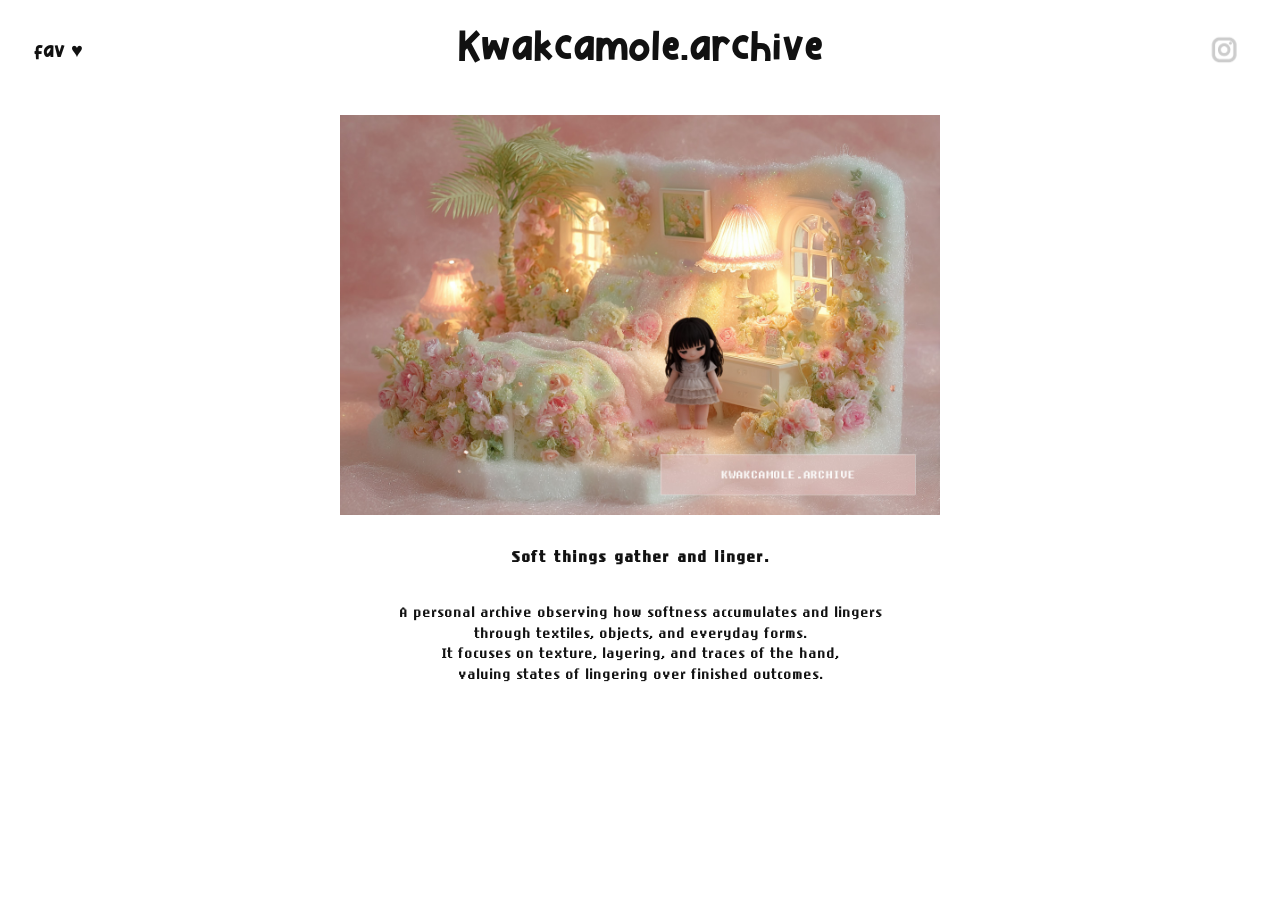
==== about.html @ 37112f7a "Add files via upload Fisrt Commit" ====
<!doctype html>
<html lang="en">
<head>
  <meta charset="utf-8" />
  <meta name="viewport" content="width=device-width, initial-scale=1" />
  <title>About | Kwakcamole.archive</title>
  <link rel="stylesheet" href="style.css" />
</head>

<body class="page-about">
  <!-- top fixed header -->
 <header class="top">
   <div class="top-left" id="favHeart">fav ♥</div>

    <!-- 제목 누르면 home으로 -->
    <a class="top-title" href="index.html">Kwakcamole.archive</a>

    <!-- 오른쪽 집 아이콘(홈) -->
    <a class="top-right" href="index.html" aria-label="home">
      <img src="images/집.png" alt="home icon">
    </a>
  </header>



  <!-- about layout -->
  <main class="about-wrap">
    <section class="about-hero">
      <!-- 너 폴더에 있는 about.jpg 사용 -->
      <img class="about-img" src="images/room.jpg" alt="about image">
    </section>

    <div class="about-title-wrap">
  <h2 class="about-title">
    Soft things gather and linger.
  </h2>

  <div class="about-bubble">
    일상의 오브제를 섬유적 물성과 부드러운 질감으로 <br/>
    재구성하는 작업을 기록합니다.
  </div>
</div>

    <p class="about-text">
      A personal archive observing how softness accumulates and lingers
through textiles, objects, and everyday forms.
It focuses on texture, layering, and traces of the hand,
valuing states of lingering over finished outcomes.
    </p>
  </main>
  <script src="script.js"></script>

</body>
</html>
---- style.css ----
@font-face{
  font-family: "MiniPizza";
  src: url("fonts/Mini Pizza.otf") format("opentype");
  font-display: swap;
}
@font-face{
  font-family: "LGGothic";
  src: url("fonts/LGGothic.ttf") format("truetype");
  font-display: swap;
}
@font-face{
  font-family: "Paperlogy";
  src: url("fonts/Paperlogy.ttf") format("truetype");
  font-display: swap;
}

:root{
  --bg:#ffffff;
  --ink:#111;
  --green:#f6a1c6;
  --green2:#fad2e3;
  --bubble:#f6a1c6;
}

*{ box-sizing:border-box; }
html,body{ height:100%; }
body{
  margin:0;
  background:var(--bg);
  color:var(--ink);
}

/* header */
.top{
  position:fixed;
  top:0; left:0;
  width:100%;
  padding:26px 34px;
  display:grid;
  grid-template-columns:1fr auto 1fr;
  align-items:center;
  z-index:10;
}
.home-link {
  text-decoration: none;   /* 밑줄 제거 */
  color: inherit;          /* 기존 글자색 유지 */
  cursor: pointer;
}

.home-link:hover {
  opacity: 0.85;           /* 살짝 반응 */
}

.top-left{
  justify-self:start;
  font-family:"MiniPizza", sans-serif;
  font-size:20px;
}
.top-title{
  justify-self:center;
  font-family:"MiniPizza", sans-serif;
  font-size:44px;
}
.top-right{
  justify-self:end;
}
.top-right img{
  width:44px; height:44px;
  object-fit:contain;
}
.top-title {
  font-family: "MiniPizza";
  font-size: 45px;
  text-decoration: none; /* 밑줄 제거 */
  color: #000;
}

.top-title:hover {
  opacity: 0.7;
}

/* stage */
.stage{
  position:relative;
  height:100vh;
  padding-top:110px;
}

.folder-cluster {
  position: relative;   /* 기준판 */
  width: 420px;
  height: 380px;
  margin: 200px auto 0;
}

.folder-item{
  position:absolute;
  width:110px;
  display:flex;
  flex-direction:column;
  align-items:center;
  text-decoration:none;
  color:var(--ink);
}

.folder-img{
  width:76px;
  height:auto;
  display:block;
}

.folder-name{
  font-family:"LGGothic", sans-serif;
  font-size:17px;
  margin-top:-10px;
  text-align:center;
}

.folder-item.ghost{
  pointer-events:none;
  opacity:.55;
}
.folder-item.ghost .folder-name{ opacity:0; }

/* positions */

/* 어바웃 */
.p1 { top: 30px;   left: 380px; }

/* 웍스 */
.p2 { top: 30px;  left: 560px; }

/* 컨택트 */
.p3 { top: 30px;  left: 200px; }

/* 오위 */
.p4 { top: -70px; left: 470px; }

/* 왼위 */
.p5 { top: -70px; left: 290px; }

/* 왼아래 */
.p6 { top: 130px; left: 290px; }

/* 오아래 */
.p7 { top: 130px; left: 470px; }

/* 오아래 */
.p8 { top: 230px; left: 380px; }

.folder-item:hover .folder-img{
  transform: translateY(-2px) rotate(-0.5deg);
}

/* intro */
/* ===== HOME: intro copy positioning ===== */
.intro{
  position: absolute;
  right: 240px;      /* 더 왼쪽으로 오게: 숫자 줄이면 더 오른쪽 */
  top: 250px;        /* 위/아래 이동 */
  width: 420px;
  font-family:"LGGothic", monospace;
  font-size:17px;
  line-height:1.7;
}

/* 반응형: 화면 작아지면 중앙 아래로 */
@media (max-width: 1100px){
  .intro{
    position: static;
    width: min(520px, 86vw);
    margin: 28px auto 0;
    text-align: center;
  }
}


/* mascot area */
.mascot-area {
  position: absolute;
  right: 300px;      /* 화면 오른쪽 여백 */
  bottom: 90px;      /* 화면 아래 여백 */
  display: flex;
  align-items: flex-end;
  gap: 15px;
}

/* character */
.me {
.me{ width:120px !important; height:auto !important; }

}

/* speech bubble */
.bubble {
  background: var(--green);
  padding: 18px 28px;
  border-radius: 24px;
  font-family: "LGGothic";
  font-size: 20px;
  position: relative;
  white-space: nowrap;
  margin-bottom: 150px;
  color: #fff;   /* ← 글자 흰색 */
  /* ← 숫자 키우면 더 올라감 */
}

/* 말풍선 꼬리 */
.bubble::after {
  content: "";
  position: absolute;
  right:-15px;
  bottom: 7px;
 /* 삼각형 */
  width:28; height:014;
  border-style: solid;
  border-width: 10px 0 10px 18px; /* 세로, 가로 */
  border-color: transparent transparent transparent var(--green);

  /* ✅ 사선으로 내려오게 */
  transform: rotate(35deg);
  transform-origin: left center;
  border-width: 10px;
  border-style: solid;
  border-color: transparent transparent transparent var(--green);

}
.me{
  width:20px;
  height:auto;
  display:block;
}
/* 강제 적용(충돌 방지) */
.folder-item{ position:absolute !important; }
.folder-cluster{ position:absolute !important; }
.me{ width:120px !important; height:auto !important; }
/* ✅ me 크기 강제 고정 (다 덮어씀) */
.mascot-area .me{
  width: 80px !important;
  height: auto !important;
  max-width: none !important;
}
.top-right img:hover{
  transform: translateY(-2px);
}/* =========================
   INTERACTION PACK
   paste at bottom of style.css
========================= */

/* 공통: 부드러운 움직임 */
.top-right img,
.folder-item,
.folder-img,
.bubble,
.me,
.top-left{
  transition: transform .18s ease, filter .18s ease, opacity .18s ease;
}

/* 1) 오른쪽 상단 집 아이콘 hover */
.top-right img{
  cursor: pointer;
}
.top-right img:hover{
  transform: translateY(-2px) rotate(-2deg) scale(1.04);
}

/* 2) fav 텍스트 하트 살짝 반짝 */
.top-left{
  display: inline-block;
}
@keyframes twinkle {
  0%,100% { transform: translateY(0); filter: none; }
  50% { transform: translateY(-2px); filter: drop-shadow(0 2px 0 rgba(0,0,0,.12)); }
}
.top-left:hover{
  animation: twinkle .6s ease-in-out;
}

/* 3) 폴더 hover: 둥둥 + 살짝 흔들 */
@keyframes floaty {
  0%,100% { transform: translateY(0); }
  50% { transform: translateY(-6px); }
}
.folder-item{
  display: inline-flex;
  flex-direction: column;
  align-items: center;
  gap: 10px;
  text-decoration: none;
  color: inherit;
  user-select: none;
}
.folder-item:hover .folder-img{
  animation: floaty 1.2s ease-in-out infinite;
  transform: rotate(-2deg);
  filter: drop-shadow(0 10px 0 rgba(0,0,0,.08));
}
.folder-item:active .folder-img{
  transform: translateY(2px) scale(.98);
  filter: none;
}

/* 폴더 글자: hover 시 진하게 */
.folder-label{
  display: block;
  text-align: center;
}
.folder-item:hover .folder-label{
  transform: translateY(-1px);
}

/* 4) 말풍선 둥둥 (아주 미세하게) */
@keyframes bubbleFloat {
  0%,100% { transform: translateY(0); }
  50% { transform: translateY(-4px); }
}
.bubble{
  animation: bubbleFloat 2.6s ease-in-out infinite;
}

/* 말풍선 꼬리도 같이 살짝 움직이게 */
.bubble::after{
  transition: transform .18s ease;
}
.mascot-area:hover .bubble::after{
  transform: rotate(12deg);
}

/* 5) 캐릭터 숨쉬기 느낌 */
@keyframes breathe {
  0%,100% { transform: translateY(0) scale(1); }
  50% { transform: translateY(-2px) scale(1.02); }
}
.me{
  animation: breathe 3.2s ease-in-out infinite;
}

/* 6) 캐릭터에 마우스 올리면 살짝 인사 */
.me:hover{
  transform: translateY(-2px) rotate(1deg) scale(1.03);
}
/* ======================
   PAGE TRANSITION
====================== */

/* 기본 상태 */
body{
  opacity: 1;
  transition: opacity 0.35s ease;
  
}

/* 페이지 나갈 때 */
body.fade-out{
  opacity: 0;
}
/* ======================
   ABOUT PAGE (web-02)
====================== */

.page-about{
  background: var(--bg);
}

/* 헤더 제목 링크처럼 보이게 */
.top-title{
  font-family: "MiniPizza";
  font-size: 40px;
  text-decoration: none;
  color: var(--ink);
}

/* about 전체 래핑: 스케치처럼 가운데 정렬 */
.about-wrap{
  padding-top: 100px;          /* 헤더 아래 공간 */
  padding-bottom: 50px;       /* ⬅️ 하단 여백 추가 */
  width: min(1000px, 92vw);
  margin: 0 auto;
  text-align: center;
}

/* 큰 이미지 */
.about-hero{
  margin-top: 15px;
}

.about-img{
  width: min(600px, 80vw);
  height: auto;
  display: block;
  margin: 0 auto;
}

/* 타이틀 */
.about-title{
  margin-top: 32px;
  font-family: "LGGothic";
  font-size: 18px;
  letter-spacing: 1px;
}

/* 본문 텍스트(스케치처럼) */
.about-text{
  margin: 1px auto 0;
  font-family: "LGGothic";
  font-size: 17px;
  line-height: 1.2;
  max-width: 830px;
  white-space: pre-line;
}
/* about page - top icon size */
.top-icon{
  width: 26px;
  height: auto;
  display: block;
}

/* 이미지 위에 메모 뜨는 hover */
.hover-note{
  position: relative;
  display: inline-block;
}

.hover-note .note{
  position: absolute;
  left: 50%;
  top: 55%;
  transform: translate(-50%, -50%);

  width: min(550px, 85%);
  background: rgba(255,255,255,0.92);
  border: 1px dashed var(--green);
  border-radius: 18px;
  padding: 14px 16px;

  font-family: "paperLogy";
  font-size: 12px;
  line-height: 1.7;
  color: #111;

  opacity: 0;
  pointer-events: none;
  transition: opacity 0.18s ease;
}

.hover-note:hover .note{
  opacity: 1;
}

/* 링크 기본 보라색/밑줄 방지 (헤더 포함) */
a{
  color: inherit;
  text-decoration: none;
}
/* about title hover bubble */
.about-title-wrap {
  position: relative;
  display: inline-block;
}

/* 말풍선 기본 상태 (안 보임) */
/* 말풍선 기본 상태 (안 보임) */
.about-bubble {
  position: absolute;
  top: 50%;
  left: calc(100% + 20px);
  transform: translateY(-50%) translateY(6px) scale(0.98);

  background: #ffe9f1;             
  padding: 16px 20px;
  width: 510px;

  border-radius: 18px;
  box-shadow: 0 8px 22px rgba(0,0,0,0.08);

  font-family: "LGGothic";
  font-size: 14px;
  line-height: 1.6;
  color: #1f2b1f;

  opacity: 0;
  pointer-events: none;

  transition:
    opacity 0.3s cubic-bezier(.2,1,.2,1),
    transform 0.3s cubic-bezier(.2,1,.2,1);
  transform-origin: left center;
}

/* 말풍선 꼬리 */
.about-bubble::after{
  content:"";
  position:absolute;

  left: -12px;
  top: 50%;
  transform: translateY(-50%) rotate(8deg);

  width: 18px;
  height: 14px;

  background: #ffe9f1;


  border-bottom-left-radius: 12px;

  transition: transform 0.3s cubic-bezier(.2,1,.2,1);
}


/* hover 시 꼬리도 제자리로 */
.about-title-wrap:hover .about-bubble::after{
  transform: translateY(-50%) rotate(0deg);
}



/* 제목에 마우스 올리면 보이게 */
.about-title-wrap:hover .about-bubble {
  opacity: 1;
  transform: translateY(-50%) translateY(0px) scale(1); /* ✅ 제자리로 슥 올라옴 */
}
@media (max-width: 768px){
  .about-bubble{
    display: none;
  }
}
/* =========================
   WORKS PAGE
========================= */
.page-works .works-wrap{
  padding-top: 140px; /* 헤더 아래로 내려오게 */
  padding-left: 120px;
  padding-right: 120px;
  padding-bottom: 260px;
}

.works-grid{
  display: grid;
  grid-template-columns: 1fr 1fr; /* 2개 나란히 */
  gap: 70px;
  align-items: start;
}

.work-card{
  text-align: center;
}

.work-img{
  width: 100%;
  max-width: 600px; /* 스케치처럼 너무 커지지 않게 */
  border-radius: 14px;
  display: block;
  margin: 0 auto 40px;
}

/* 제목/설명 스타일 (스케치 느낌) */
.work-title{
  font-family: "Paperlogy";
  font-size: 15px;
  letter-spacing: 0.02em;
  margin-bottom: 4px;
}


.work-sub{
  margin-top: 0;
  margin: 6px 0 0;
  font-family: "Paperlogy";
  font-size: 13px;
  opacity: 0.7;
}

/* 살짝 귀엽게 인터랙션 */
.work-card:hover .work-img{
  transform: translateY(-4px);
}
.work-img{
  transition: transform 0.2s ease;
}

/* 3번째 작업이 있으면 아래로 내려오게 (2열이라 자동으로 내려감) */
/* =========================
   MODAL (WORKS POPUP)
========================= */
.modal{
  position: fixed;
  inset: 0;
  z-index: 9999;
  display: none;           /* 기본은 숨김 */
}

.modal.is-open{
  display: block;
}

.modal-backdrop{
  position: absolute;
  inset: 0;
  background: rgba(0,0,0,0.35);
}

.modal-panel{
  position: absolute;
  left: 50%;
  top: 50%;
  transform: translate(-50%, -50%);

  width: min(900px, 92vw);
  max-height: 86vh;

  background: #ffffff;     /* ✅ 완전 불투명 흰색 */
  border-radius: 18px;     /* 둥근 모서리만 유지 */
  border: none;            /* ✅ 스티치 제거 */

  padding: 18px 18px 14px;
  box-shadow: 0 16px 50px rgba(0,0,0,0.25);

  overflow: hidden;
  animation: popIn 0.2s ease-out;
}


.modal-close{
  position: absolute;
  right: 12px;
  top: 10px;

  width: 34px;
  height: 34px;
  border: 0;
  border-radius: 12px;
  background: rgba(0,0,0,0.06);
  cursor: pointer;

  font-size: 22px;
  line-height: 34px;
}

.modal-img{
  display: block;
  width: 100%;
  height: auto;
  max-height: 70vh;
  object-fit: contain;

  border-radius: 16px;
  background: #fff;
  padding: 6px;
}


.modal-caption{
  margin-top: 10px;
  font-family: "Paperlogy";
  font-size: 14px;
  opacity: 0.75;
  text-align: center;
}
/* modal pop-in animation */
@keyframes popIn {
  from {
    transform: translate(-50%, -50%) scale(0.95);
    opacity: 0;
  }
  to {
    transform: translate(-50%, -50%) scale(1);
    opacity: 1;
  }
}
/* modal arrow buttons */
.modal-nav{
  position: absolute;
  top: 50%;
  transform: translateY(-50%);
  width: 40px;
  height: 40px;
  border: none;
  border-radius: 50%;
  background: rgba(0,0,0,0.08);
  font-size: 26px;
  cursor: pointer;
}

.modal-nav.prev{ left: 12px; }
.modal-nav.next{ right: 12px; }
/* modal image slide feeling */
.modal-img{
  transition: transform 0.25s ease, opacity 0.25s ease;
}

.modal.is-next .modal-img{
  transform: translateX(20px);
  opacity: 0;
}

.modal.is-prev .modal-img{
  transform: translateX(-20px);
  opacity: 0;
}
.work-left {
  grid-column: 1; /* 무조건 왼쪽 칸 */
}

.paperlogy p,
.paperlogy .email {
  font-family: 'Paperlogy', sans-serif;
  letter-spacing: -0.2px;
}
/* ===== 공통 상단 ===== */
.site-header{
  width:100%;
  height:72px;
  display:grid;
  grid-template-columns: 1fr auto 1fr;
  align-items:center;
  padding:0 40px;
}

/* 왼쪽 fav */
.header-left{
  font-family:'MiniPizza', sans-serif;
  font-size:18px;
}

/* 중앙 타이틀 */
.header-title{
  font-family:'MiniPizza', sans-serif;
  font-size:40px;
  text-align:center;
  line-height:1;
}

/* 오른쪽 아이콘 */
.header-icon{
  justify-self:end;
}

.header-icon img{
  width:22px;
  height:22px;
  opacity:0.45;
}

.header-icon:hover img{
  opacity:0.8;
}
.main {
  margin-top: 140px;          /* 헤더 아래로 내리기 */
  min-height: calc(100vh - 140px);
  display: flex;
  align-items: center; 
  padding-bottom: 240px;       /* 세로 중앙 */
}
/* ===== fav note bubble ===== */
.fav-note {
  position: fixed;
  top: 80px;
  left: 40px;

  background: #ffffff;
  border: 1px dashed #f6a1c6;
  border-radius: 14px;
  padding: 10px 14px;

  font-family: "Paperlogy", sans-serif;
  font-size: 13px;
  color: #111;

  opacity: 0;
  transform: translateY(-6px);
  pointer-events: none;

  transition: opacity 0.25s ease, transform 0.25s ease;
}

.fav-note.show {
  opacity: 1;
  transform: translateY(0);
}
/* ===== fav text (no bubble) ===== */
.fav-text {
  position: fixed;
  top: 84px;
  left: 48px;

  font-family: "Paperlogy", sans-serif;
  font-size: 13px;
  color: #e41770;        /* 핑크 */
  letter-spacing: 0.02em;
  

  opacity: 0;
  transform: translateY(-4px);
  pointer-events: none;

  transition: opacity 0.25s ease, transform 0.25s ease;
}

.fav-text.show {
  opacity: 1;
  transform: translateY(0);
}
#favHeart { cursor: pointer; }
body {
  cursor: url("images/cursor-dot.png") 8 8, auto;
}
/* ===== FORCE CUSTOM CURSOR EVERYWHERE ===== */
*,
*:hover,
*:active,
a,
a:hover,
a:active,
button,
button:hover,
button:active,
#favHeart,
#favHeart:hover,
#favHeart:active {
  cursor: url("images/cursor-dot.png") 8 8, auto !important;
}
a:active,
#favHeart:active{
  transform: scale(0.97) !important;
  opacity: 0.75 !important;
}
a,
#favHeart{
  display: inline-block;
}

a,
#favHeart{
  display: inline-block;
  transition: opacity .15s ease, transform .15s ease;
}

a,
#favHeart{
  display: inline-block;
  transition: box-shadow .15s ease, transform .15s ease;
}

a:active,
#favHeart:active{
  box-shadow: inset 0 2px 0 rgba(0,0,0,.12);
  transform: translateY(1px);
}
/* HOME bottom space */
.page-home .stage{
  min-height: 100vh;
  padding-bottom: 240px;
}
/* ===== fav heart hover restore (force) ===== */
#favHeart{
  display:inline-block;
  cursor:pointer;
  pointer-events:auto !important;
  transition: transform .18s ease, filter .18s ease, opacity .18s ease;
}

@keyframes twinkleFav{
  0%,100%{ transform:translateY(0); filter:none; }
  50%{ transform:translateY(-2px); filter: drop-shadow(0 2px 0 rgba(0,0,0,.12)); }
}

#favHeart:hover{
  animation: twinkleFav .6s ease-in-out;
  opacity:.9;
}

/* 혹시 다른 레이어가 덮는 경우 대비 */
.top{ z-index: 9999; }
/* ===== fav heart hover restore ===== */
#favHeart{
  display:inline-block;
  cursor:pointer;
  pointer-events:auto !important;
  transition: transform .18s ease, filter .18s ease, opacity .18s ease;
}
@keyframes twinkleFav{
  0%,100%{ transform:translateY(0); filter:none; }
  50%{ transform:translateY(-2px); filter: drop-shadow(0 2px 0 rgba(0,0,0,.12)); }
}
#favHeart:hover{
  animation: twinkleFav .6s ease-in-out;
  opacity:.9;
}

/* fav click text */
.fav-text {
  position: fixed;
  top: 84px;
  left: 48px;
  font-family: "Paperlogy", sans-serif;
  font-size: 13px;
  color: #e41770;
  opacity: 0;
  transform: translateY(-4px);
  pointer-events: none;
  transition: opacity 0.25s ease, transform 0.25s ease;
}
.fav-text.show {
  opacity: 1;
  transform: translateY(0);
}
.work-img{ pointer-events: auto; }
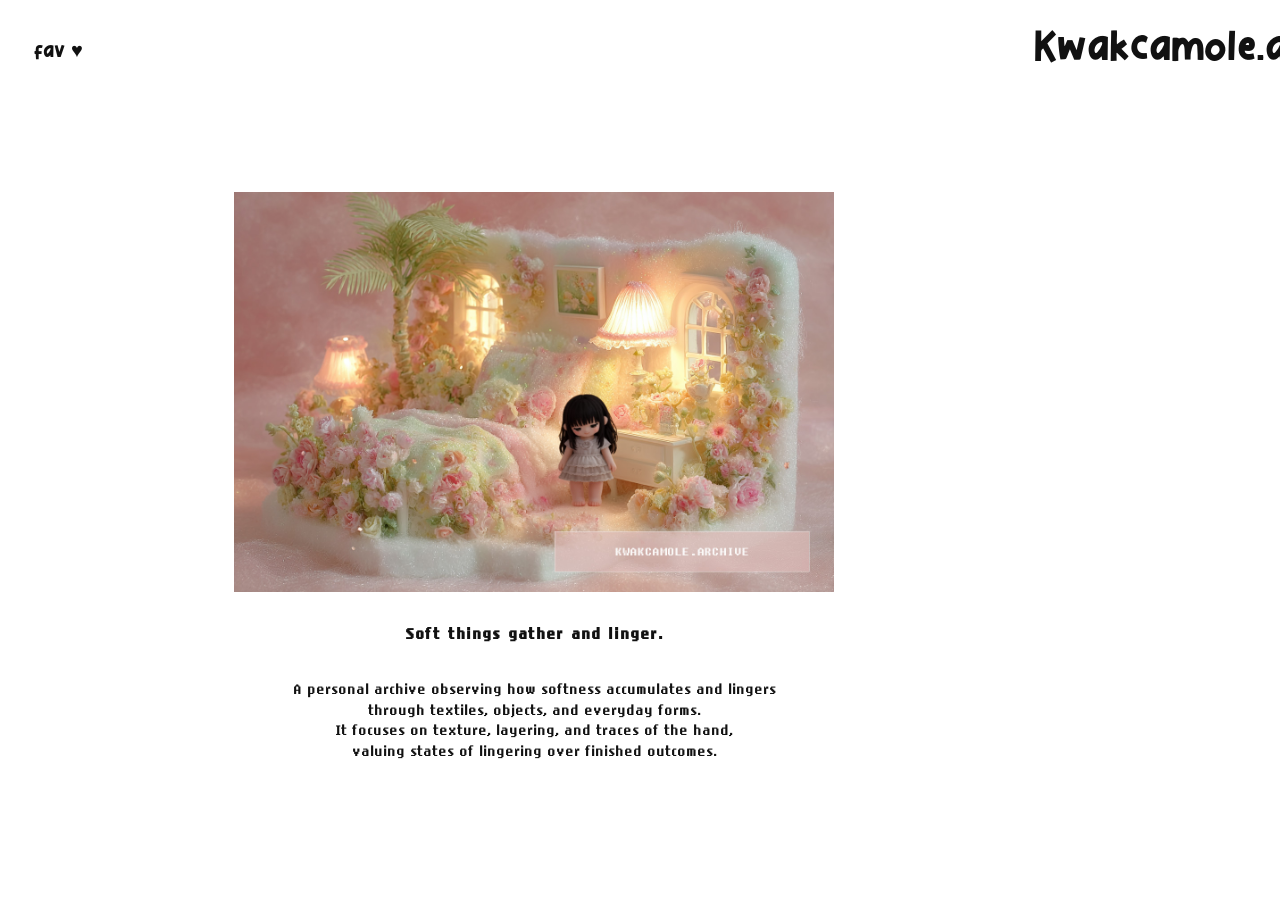
==== commit 17caac68: "Update about.html 아이콘" ====
--- a/about.html
+++ b/about.html
@@ -1,54 +1,61 @@
-<!doctype html>
-<html lang="en">
-<head>
-  <meta charset="utf-8" />
-  <meta name="viewport" content="width=device-width, initial-scale=1" />
-  <title>About | Kwakcamole.archive</title>
-  <link rel="stylesheet" href="style.css" />
-</head>
-
-<body class="page-about">
-  <!-- top fixed header -->
- <header class="top">
-   <div class="top-left" id="favHeart">fav ♥</div>
-
-    <!-- 제목 누르면 home으로 -->
-    <a class="top-title" href="index.html">Kwakcamole.archive</a>
-
-    <!-- 오른쪽 집 아이콘(홈) -->
-    <a class="top-right" href="index.html" aria-label="home">
-      <img src="images/집.png" alt="home icon">
-    </a>
-  </header>
-
-
-
-  <!-- about layout -->
-  <main class="about-wrap">
-    <section class="about-hero">
-      <!-- 너 폴더에 있는 about.jpg 사용 -->
-      <img class="about-img" src="images/room.jpg" alt="about image">
-    </section>
-
-    <div class="about-title-wrap">
-  <h2 class="about-title">
-    Soft things gather and linger.
-  </h2>
-
-  <div class="about-bubble">
-    일상의 오브제를 섬유적 물성과 부드러운 질감으로 <br/>
-    재구성하는 작업을 기록합니다.
-  </div>
-</div>
-
-    <p class="about-text">
-      A personal archive observing how softness accumulates and lingers
-through textiles, objects, and everyday forms.
-It focuses on texture, layering, and traces of the hand,
-valuing states of lingering over finished outcomes.
-    </p>
-  </main>
-  <script src="script.js"></script>
-
-</body>
-</html>
+<!doctype html>
+<html lang="en">
+<head>
+  <meta charset="utf-8" />
+  <meta name="viewport" content="width=device-width, initial-scale=1" />
+  <title>About | Kwakcamole.archive</title>
+  <link rel="stylesheet" href="style.css" />
+</head>
+
+<body class="page-about">
+  <!-- top fixed header -->
+ <header class="top">
+   <div class="top-left" id="favHeart">fav ♥</div>
+
+    <!-- 제목 누르면 home으로 -->
+    <a class="top-title" href="index.html">Kwakcamole.archive</a>
+
+ <a
+  class="top-right"
+  href="https://www.instagram.com/kwakcamole.archive/"
+  target="_blank"
+  rel="noopener noreferrer"
+  aria-label="Kwakcamole archive Instagram"
+>
+  <img
+    src="/images/집.png"
+    alt="Instagram"
+  >
+</a>
+
+
+
+  <!-- about layout -->
+  <main class="about-wrap">
+    <section class="about-hero">
+      <!-- 너 폴더에 있는 about.jpg 사용 -->
+      <img class="about-img" src="images/room.jpg" alt="about image">
+    </section>
+
+    <div class="about-title-wrap">
+  <h2 class="about-title">
+    Soft things gather and linger.
+  </h2>
+
+  <div class="about-bubble">
+    일상의 오브제를 섬유적 물성과 부드러운 질감으로 <br/>
+    재구성하는 작업을 기록합니다.
+  </div>
+</div>
+
+    <p class="about-text">
+      A personal archive observing how softness accumulates and lingers
+through textiles, objects, and everyday forms.
+It focuses on texture, layering, and traces of the hand,
+valuing states of lingering over finished outcomes.
+    </p>
+  </main>
+  <script src="script.js"></script>
+
+</body>
+</html>
--- a/style.css
+++ b/style.css
@@ -1,909 +1,2630 @@
-@font-face{
-  font-family: "MiniPizza";
-  src: url("fonts/Mini Pizza.otf") format("opentype");
-  font-display: swap;
-}
-@font-face{
-  font-family: "LGGothic";
-  src: url("fonts/LGGothic.ttf") format("truetype");
-  font-display: swap;
-}
-@font-face{
-  font-family: "Paperlogy";
-  src: url("fonts/Paperlogy.ttf") format("truetype");
-  font-display: swap;
-}
-
-:root{
-  --bg:#ffffff;
-  --ink:#111;
-  --green:#f6a1c6;
-  --green2:#fad2e3;
-  --bubble:#f6a1c6;
-}
-
-*{ box-sizing:border-box; }
-html,body{ height:100%; }
-body{
-  margin:0;
-  background:var(--bg);
-  color:var(--ink);
-}
-
-/* header */
-.top{
-  position:fixed;
-  top:0; left:0;
-  width:100%;
-  padding:26px 34px;
-  display:grid;
-  grid-template-columns:1fr auto 1fr;
-  align-items:center;
-  z-index:10;
-}
-.home-link {
-  text-decoration: none;   /* 밑줄 제거 */
-  color: inherit;          /* 기존 글자색 유지 */
-  cursor: pointer;
-}
-
-.home-link:hover {
-  opacity: 0.85;           /* 살짝 반응 */
-}
-
-.top-left{
-  justify-self:start;
-  font-family:"MiniPizza", sans-serif;
-  font-size:20px;
-}
-.top-title{
-  justify-self:center;
-  font-family:"MiniPizza", sans-serif;
-  font-size:44px;
-}
-.top-right{
-  justify-self:end;
-}
-.top-right img{
-  width:44px; height:44px;
-  object-fit:contain;
-}
-.top-title {
-  font-family: "MiniPizza";
-  font-size: 45px;
-  text-decoration: none; /* 밑줄 제거 */
-  color: #000;
-}
-
-.top-title:hover {
-  opacity: 0.7;
-}
-
-/* stage */
-.stage{
-  position:relative;
-  height:100vh;
-  padding-top:110px;
-}
-
-.folder-cluster {
-  position: relative;   /* 기준판 */
-  width: 420px;
-  height: 380px;
-  margin: 200px auto 0;
-}
-
-.folder-item{
-  position:absolute;
-  width:110px;
-  display:flex;
-  flex-direction:column;
-  align-items:center;
-  text-decoration:none;
-  color:var(--ink);
-}
-
-.folder-img{
-  width:76px;
-  height:auto;
-  display:block;
-}
-
-.folder-name{
-  font-family:"LGGothic", sans-serif;
-  font-size:17px;
-  margin-top:-10px;
-  text-align:center;
-}
-
-.folder-item.ghost{
-  pointer-events:none;
-  opacity:.55;
-}
-.folder-item.ghost .folder-name{ opacity:0; }
-
-/* positions */
-
-/* 어바웃 */
-.p1 { top: 30px;   left: 380px; }
-
-/* 웍스 */
-.p2 { top: 30px;  left: 560px; }
-
-/* 컨택트 */
-.p3 { top: 30px;  left: 200px; }
-
-/* 오위 */
-.p4 { top: -70px; left: 470px; }
-
-/* 왼위 */
-.p5 { top: -70px; left: 290px; }
-
-/* 왼아래 */
-.p6 { top: 130px; left: 290px; }
-
-/* 오아래 */
-.p7 { top: 130px; left: 470px; }
-
-/* 오아래 */
-.p8 { top: 230px; left: 380px; }
-
-.folder-item:hover .folder-img{
-  transform: translateY(-2px) rotate(-0.5deg);
-}
-
-/* intro */
-/* ===== HOME: intro copy positioning ===== */
-.intro{
-  position: absolute;
-  right: 240px;      /* 더 왼쪽으로 오게: 숫자 줄이면 더 오른쪽 */
-  top: 250px;        /* 위/아래 이동 */
-  width: 420px;
-  font-family:"LGGothic", monospace;
-  font-size:17px;
-  line-height:1.7;
-}
-
-/* 반응형: 화면 작아지면 중앙 아래로 */
-@media (max-width: 1100px){
-  .intro{
-    position: static;
-    width: min(520px, 86vw);
-    margin: 28px auto 0;
-    text-align: center;
-  }
-}
-
-
-/* mascot area */
-.mascot-area {
-  position: absolute;
-  right: 300px;      /* 화면 오른쪽 여백 */
-  bottom: 90px;      /* 화면 아래 여백 */
-  display: flex;
-  align-items: flex-end;
-  gap: 15px;
-}
-
-/* character */
-.me {
-.me{ width:120px !important; height:auto !important; }
-
-}
-
-/* speech bubble */
-.bubble {
-  background: var(--green);
-  padding: 18px 28px;
-  border-radius: 24px;
-  font-family: "LGGothic";
-  font-size: 20px;
-  position: relative;
-  white-space: nowrap;
-  margin-bottom: 150px;
-  color: #fff;   /* ← 글자 흰색 */
-  /* ← 숫자 키우면 더 올라감 */
-}
-
-/* 말풍선 꼬리 */
-.bubble::after {
-  content: "";
-  position: absolute;
-  right:-15px;
-  bottom: 7px;
- /* 삼각형 */
-  width:28; height:014;
-  border-style: solid;
-  border-width: 10px 0 10px 18px; /* 세로, 가로 */
-  border-color: transparent transparent transparent var(--green);
-
-  /* ✅ 사선으로 내려오게 */
-  transform: rotate(35deg);
-  transform-origin: left center;
-  border-width: 10px;
-  border-style: solid;
-  border-color: transparent transparent transparent var(--green);
-
-}
-.me{
-  width:20px;
-  height:auto;
-  display:block;
-}
-/* 강제 적용(충돌 방지) */
-.folder-item{ position:absolute !important; }
-.folder-cluster{ position:absolute !important; }
-.me{ width:120px !important; height:auto !important; }
-/* ✅ me 크기 강제 고정 (다 덮어씀) */
-.mascot-area .me{
-  width: 80px !important;
-  height: auto !important;
-  max-width: none !important;
-}
-.top-right img:hover{
-  transform: translateY(-2px);
-}/* =========================
-   INTERACTION PACK
-   paste at bottom of style.css
-========================= */
-
-/* 공통: 부드러운 움직임 */
-.top-right img,
-.folder-item,
-.folder-img,
-.bubble,
-.me,
-.top-left{
-  transition: transform .18s ease, filter .18s ease, opacity .18s ease;
-}
-
-/* 1) 오른쪽 상단 집 아이콘 hover */
-.top-right img{
-  cursor: pointer;
-}
-.top-right img:hover{
-  transform: translateY(-2px) rotate(-2deg) scale(1.04);
-}
-
-/* 2) fav 텍스트 하트 살짝 반짝 */
-.top-left{
-  display: inline-block;
-}
-@keyframes twinkle {
-  0%,100% { transform: translateY(0); filter: none; }
-  50% { transform: translateY(-2px); filter: drop-shadow(0 2px 0 rgba(0,0,0,.12)); }
-}
-.top-left:hover{
-  animation: twinkle .6s ease-in-out;
-}
-
-/* 3) 폴더 hover: 둥둥 + 살짝 흔들 */
-@keyframes floaty {
-  0%,100% { transform: translateY(0); }
-  50% { transform: translateY(-6px); }
-}
-.folder-item{
-  display: inline-flex;
-  flex-direction: column;
-  align-items: center;
-  gap: 10px;
-  text-decoration: none;
-  color: inherit;
-  user-select: none;
-}
-.folder-item:hover .folder-img{
-  animation: floaty 1.2s ease-in-out infinite;
-  transform: rotate(-2deg);
-  filter: drop-shadow(0 10px 0 rgba(0,0,0,.08));
-}
-.folder-item:active .folder-img{
-  transform: translateY(2px) scale(.98);
-  filter: none;
-}
-
-/* 폴더 글자: hover 시 진하게 */
-.folder-label{
-  display: block;
-  text-align: center;
-}
-.folder-item:hover .folder-label{
-  transform: translateY(-1px);
-}
-
-/* 4) 말풍선 둥둥 (아주 미세하게) */
-@keyframes bubbleFloat {
-  0%,100% { transform: translateY(0); }
-  50% { transform: translateY(-4px); }
-}
-.bubble{
-  animation: bubbleFloat 2.6s ease-in-out infinite;
-}
-
-/* 말풍선 꼬리도 같이 살짝 움직이게 */
-.bubble::after{
-  transition: transform .18s ease;
-}
-.mascot-area:hover .bubble::after{
-  transform: rotate(12deg);
-}
-
-/* 5) 캐릭터 숨쉬기 느낌 */
-@keyframes breathe {
-  0%,100% { transform: translateY(0) scale(1); }
-  50% { transform: translateY(-2px) scale(1.02); }
-}
-.me{
-  animation: breathe 3.2s ease-in-out infinite;
-}
-
-/* 6) 캐릭터에 마우스 올리면 살짝 인사 */
-.me:hover{
-  transform: translateY(-2px) rotate(1deg) scale(1.03);
-}
-/* ======================
-   PAGE TRANSITION
-====================== */
-
-/* 기본 상태 */
-body{
-  opacity: 1;
-  transition: opacity 0.35s ease;
-  
-}
-
-/* 페이지 나갈 때 */
-body.fade-out{
-  opacity: 0;
-}
-/* ======================
-   ABOUT PAGE (web-02)
-====================== */
-
-.page-about{
-  background: var(--bg);
-}
-
-/* 헤더 제목 링크처럼 보이게 */
-.top-title{
-  font-family: "MiniPizza";
-  font-size: 40px;
-  text-decoration: none;
-  color: var(--ink);
-}
-
-/* about 전체 래핑: 스케치처럼 가운데 정렬 */
-.about-wrap{
-  padding-top: 100px;          /* 헤더 아래 공간 */
-  padding-bottom: 50px;       /* ⬅️ 하단 여백 추가 */
-  width: min(1000px, 92vw);
-  margin: 0 auto;
-  text-align: center;
-}
-
-/* 큰 이미지 */
-.about-hero{
-  margin-top: 15px;
-}
-
-.about-img{
-  width: min(600px, 80vw);
-  height: auto;
-  display: block;
-  margin: 0 auto;
-}
-
-/* 타이틀 */
-.about-title{
-  margin-top: 32px;
-  font-family: "LGGothic";
-  font-size: 18px;
-  letter-spacing: 1px;
-}
-
-/* 본문 텍스트(스케치처럼) */
-.about-text{
-  margin: 1px auto 0;
-  font-family: "LGGothic";
-  font-size: 17px;
-  line-height: 1.2;
-  max-width: 830px;
-  white-space: pre-line;
-}
-/* about page - top icon size */
-.top-icon{
-  width: 26px;
-  height: auto;
-  display: block;
-}
-
-/* 이미지 위에 메모 뜨는 hover */
-.hover-note{
-  position: relative;
-  display: inline-block;
-}
-
-.hover-note .note{
-  position: absolute;
-  left: 50%;
-  top: 55%;
-  transform: translate(-50%, -50%);
-
-  width: min(550px, 85%);
-  background: rgba(255,255,255,0.92);
-  border: 1px dashed var(--green);
-  border-radius: 18px;
-  padding: 14px 16px;
-
-  font-family: "paperLogy";
-  font-size: 12px;
-  line-height: 1.7;
-  color: #111;
-
-  opacity: 0;
-  pointer-events: none;
-  transition: opacity 0.18s ease;
-}
-
-.hover-note:hover .note{
-  opacity: 1;
-}
-
-/* 링크 기본 보라색/밑줄 방지 (헤더 포함) */
-a{
-  color: inherit;
-  text-decoration: none;
-}
-/* about title hover bubble */
-.about-title-wrap {
-  position: relative;
-  display: inline-block;
-}
-
-/* 말풍선 기본 상태 (안 보임) */
-/* 말풍선 기본 상태 (안 보임) */
-.about-bubble {
-  position: absolute;
-  top: 50%;
-  left: calc(100% + 20px);
-  transform: translateY(-50%) translateY(6px) scale(0.98);
-
-  background: #ffe9f1;             
-  padding: 16px 20px;
-  width: 510px;
-
-  border-radius: 18px;
-  box-shadow: 0 8px 22px rgba(0,0,0,0.08);
-
-  font-family: "LGGothic";
-  font-size: 14px;
-  line-height: 1.6;
-  color: #1f2b1f;
-
-  opacity: 0;
-  pointer-events: none;
-
-  transition:
-    opacity 0.3s cubic-bezier(.2,1,.2,1),
-    transform 0.3s cubic-bezier(.2,1,.2,1);
-  transform-origin: left center;
-}
-
-/* 말풍선 꼬리 */
-.about-bubble::after{
-  content:"";
-  position:absolute;
-
-  left: -12px;
-  top: 50%;
-  transform: translateY(-50%) rotate(8deg);
-
-  width: 18px;
-  height: 14px;
-
-  background: #ffe9f1;
-
-
-  border-bottom-left-radius: 12px;
-
-  transition: transform 0.3s cubic-bezier(.2,1,.2,1);
-}
-
-
-/* hover 시 꼬리도 제자리로 */
-.about-title-wrap:hover .about-bubble::after{
-  transform: translateY(-50%) rotate(0deg);
-}
-
-
-
-/* 제목에 마우스 올리면 보이게 */
-.about-title-wrap:hover .about-bubble {
-  opacity: 1;
-  transform: translateY(-50%) translateY(0px) scale(1); /* ✅ 제자리로 슥 올라옴 */
-}
-@media (max-width: 768px){
-  .about-bubble{
-    display: none;
-  }
-}
-/* =========================
-   WORKS PAGE
-========================= */
-.page-works .works-wrap{
-  padding-top: 140px; /* 헤더 아래로 내려오게 */
-  padding-left: 120px;
-  padding-right: 120px;
-  padding-bottom: 260px;
-}
-
-.works-grid{
-  display: grid;
-  grid-template-columns: 1fr 1fr; /* 2개 나란히 */
-  gap: 70px;
-  align-items: start;
-}
-
-.work-card{
-  text-align: center;
-}
-
-.work-img{
-  width: 100%;
-  max-width: 600px; /* 스케치처럼 너무 커지지 않게 */
-  border-radius: 14px;
-  display: block;
-  margin: 0 auto 40px;
-}
-
-/* 제목/설명 스타일 (스케치 느낌) */
-.work-title{
-  font-family: "Paperlogy";
-  font-size: 15px;
-  letter-spacing: 0.02em;
-  margin-bottom: 4px;
-}
-
-
-.work-sub{
-  margin-top: 0;
-  margin: 6px 0 0;
-  font-family: "Paperlogy";
-  font-size: 13px;
-  opacity: 0.7;
-}
-
-/* 살짝 귀엽게 인터랙션 */
-.work-card:hover .work-img{
-  transform: translateY(-4px);
-}
-.work-img{
-  transition: transform 0.2s ease;
-}
-
-/* 3번째 작업이 있으면 아래로 내려오게 (2열이라 자동으로 내려감) */
-/* =========================
-   MODAL (WORKS POPUP)
-========================= */
-.modal{
-  position: fixed;
-  inset: 0;
-  z-index: 9999;
-  display: none;           /* 기본은 숨김 */
-}
-
-.modal.is-open{
-  display: block;
-}
-
-.modal-backdrop{
-  position: absolute;
-  inset: 0;
-  background: rgba(0,0,0,0.35);
-}
-
-.modal-panel{
-  position: absolute;
-  left: 50%;
-  top: 50%;
-  transform: translate(-50%, -50%);
-
-  width: min(900px, 92vw);
-  max-height: 86vh;
-
-  background: #ffffff;     /* ✅ 완전 불투명 흰색 */
-  border-radius: 18px;     /* 둥근 모서리만 유지 */
-  border: none;            /* ✅ 스티치 제거 */
-
-  padding: 18px 18px 14px;
-  box-shadow: 0 16px 50px rgba(0,0,0,0.25);
-
-  overflow: hidden;
-  animation: popIn 0.2s ease-out;
-}
-
-
-.modal-close{
-  position: absolute;
-  right: 12px;
-  top: 10px;
-
-  width: 34px;
-  height: 34px;
-  border: 0;
-  border-radius: 12px;
-  background: rgba(0,0,0,0.06);
-  cursor: pointer;
-
-  font-size: 22px;
-  line-height: 34px;
-}
-
-.modal-img{
-  display: block;
-  width: 100%;
-  height: auto;
-  max-height: 70vh;
-  object-fit: contain;
-
-  border-radius: 16px;
-  background: #fff;
-  padding: 6px;
-}
-
-
-.modal-caption{
-  margin-top: 10px;
-  font-family: "Paperlogy";
-  font-size: 14px;
-  opacity: 0.75;
-  text-align: center;
-}
-/* modal pop-in animation */
-@keyframes popIn {
-  from {
-    transform: translate(-50%, -50%) scale(0.95);
-    opacity: 0;
-  }
-  to {
-    transform: translate(-50%, -50%) scale(1);
-    opacity: 1;
-  }
-}
-/* modal arrow buttons */
-.modal-nav{
-  position: absolute;
-  top: 50%;
-  transform: translateY(-50%);
-  width: 40px;
-  height: 40px;
-  border: none;
-  border-radius: 50%;
-  background: rgba(0,0,0,0.08);
-  font-size: 26px;
-  cursor: pointer;
-}
-
-.modal-nav.prev{ left: 12px; }
-.modal-nav.next{ right: 12px; }
-/* modal image slide feeling */
-.modal-img{
-  transition: transform 0.25s ease, opacity 0.25s ease;
-}
-
-.modal.is-next .modal-img{
-  transform: translateX(20px);
-  opacity: 0;
-}
-
-.modal.is-prev .modal-img{
-  transform: translateX(-20px);
-  opacity: 0;
-}
-.work-left {
-  grid-column: 1; /* 무조건 왼쪽 칸 */
-}
-
-.paperlogy p,
-.paperlogy .email {
-  font-family: 'Paperlogy', sans-serif;
-  letter-spacing: -0.2px;
-}
-/* ===== 공통 상단 ===== */
-.site-header{
-  width:100%;
-  height:72px;
-  display:grid;
-  grid-template-columns: 1fr auto 1fr;
-  align-items:center;
-  padding:0 40px;
-}
-
-/* 왼쪽 fav */
-.header-left{
-  font-family:'MiniPizza', sans-serif;
-  font-size:18px;
-}
-
-/* 중앙 타이틀 */
-.header-title{
-  font-family:'MiniPizza', sans-serif;
-  font-size:40px;
-  text-align:center;
-  line-height:1;
-}
-
-/* 오른쪽 아이콘 */
-.header-icon{
-  justify-self:end;
-}
-
-.header-icon img{
-  width:22px;
-  height:22px;
-  opacity:0.45;
-}
-
-.header-icon:hover img{
-  opacity:0.8;
-}
-.main {
-  margin-top: 140px;          /* 헤더 아래로 내리기 */
-  min-height: calc(100vh - 140px);
-  display: flex;
-  align-items: center; 
-  padding-bottom: 240px;       /* 세로 중앙 */
-}
-/* ===== fav note bubble ===== */
-.fav-note {
-  position: fixed;
-  top: 80px;
-  left: 40px;
-
-  background: #ffffff;
-  border: 1px dashed #f6a1c6;
-  border-radius: 14px;
-  padding: 10px 14px;
-
-  font-family: "Paperlogy", sans-serif;
-  font-size: 13px;
-  color: #111;
-
-  opacity: 0;
-  transform: translateY(-6px);
-  pointer-events: none;
-
-  transition: opacity 0.25s ease, transform 0.25s ease;
-}
-
-.fav-note.show {
-  opacity: 1;
-  transform: translateY(0);
-}
-/* ===== fav text (no bubble) ===== */
-.fav-text {
-  position: fixed;
-  top: 84px;
-  left: 48px;
-
-  font-family: "Paperlogy", sans-serif;
-  font-size: 13px;
-  color: #e41770;        /* 핑크 */
-  letter-spacing: 0.02em;
-  
-
-  opacity: 0;
-  transform: translateY(-4px);
-  pointer-events: none;
-
-  transition: opacity 0.25s ease, transform 0.25s ease;
-}
-
-.fav-text.show {
-  opacity: 1;
-  transform: translateY(0);
-}
-#favHeart { cursor: pointer; }
-body {
-  cursor: url("images/cursor-dot.png") 8 8, auto;
-}
-/* ===== FORCE CUSTOM CURSOR EVERYWHERE ===== */
-*,
-*:hover,
-*:active,
-a,
-a:hover,
-a:active,
-button,
-button:hover,
-button:active,
-#favHeart,
-#favHeart:hover,
-#favHeart:active {
-  cursor: url("images/cursor-dot.png") 8 8, auto !important;
-}
-a:active,
-#favHeart:active{
-  transform: scale(0.97) !important;
-  opacity: 0.75 !important;
-}
-a,
-#favHeart{
-  display: inline-block;
-}
-
-a,
-#favHeart{
-  display: inline-block;
-  transition: opacity .15s ease, transform .15s ease;
-}
-
-a,
-#favHeart{
-  display: inline-block;
-  transition: box-shadow .15s ease, transform .15s ease;
-}
-
-a:active,
-#favHeart:active{
-  box-shadow: inset 0 2px 0 rgba(0,0,0,.12);
-  transform: translateY(1px);
-}
-/* HOME bottom space */
-.page-home .stage{
-  min-height: 100vh;
-  padding-bottom: 240px;
-}
-/* ===== fav heart hover restore (force) ===== */
-#favHeart{
-  display:inline-block;
-  cursor:pointer;
-  pointer-events:auto !important;
-  transition: transform .18s ease, filter .18s ease, opacity .18s ease;
-}
-
-@keyframes twinkleFav{
-  0%,100%{ transform:translateY(0); filter:none; }
-  50%{ transform:translateY(-2px); filter: drop-shadow(0 2px 0 rgba(0,0,0,.12)); }
-}
-
-#favHeart:hover{
-  animation: twinkleFav .6s ease-in-out;
-  opacity:.9;
-}
-
-/* 혹시 다른 레이어가 덮는 경우 대비 */
-.top{ z-index: 9999; }
-/* ===== fav heart hover restore ===== */
-#favHeart{
-  display:inline-block;
-  cursor:pointer;
-  pointer-events:auto !important;
-  transition: transform .18s ease, filter .18s ease, opacity .18s ease;
-}
-@keyframes twinkleFav{
-  0%,100%{ transform:translateY(0); filter:none; }
-  50%{ transform:translateY(-2px); filter: drop-shadow(0 2px 0 rgba(0,0,0,.12)); }
-}
-#favHeart:hover{
-  animation: twinkleFav .6s ease-in-out;
-  opacity:.9;
-}
-
-/* fav click text */
-.fav-text {
-  position: fixed;
-  top: 84px;
-  left: 48px;
-  font-family: "Paperlogy", sans-serif;
-  font-size: 13px;
-  color: #e41770;
-  opacity: 0;
-  transform: translateY(-4px);
-  pointer-events: none;
-  transition: opacity 0.25s ease, transform 0.25s ease;
-}
-.fav-text.show {
-  opacity: 1;
-  transform: translateY(0);
-}
-.work-img{ pointer-events: auto; }
+@font-face{
+  font-family: "MiniPizza";
+  src: url("fonts/Mini Pizza.otf") format("opentype");
+  font-display: swap;
+}
+@font-face{
+  font-family: "LGGothic";
+  src: url("fonts/LGGothic.ttf") format("truetype");
+  font-display: swap;
+}
+@font-face{
+  font-family: "Paperlogy";
+  src: url("fonts/Paperlogy.ttf") format("truetype");
+  font-display: swap;
+}
+
+:root{
+  --bg:#ffffff;
+  --ink:#111;
+  --green:#f6a1c6;
+  --green2:#fad2e3;
+  --bubble:#f6a1c6;
+}
+
+*{ box-sizing:border-box; }
+html,body{ height:100%; }
+body{
+  margin:0;
+  background:var(--bg);
+  color:var(--ink);
+}
+
+/* header */
+.top{
+  position:fixed;
+  top:0; left:0;
+  width:100%;
+  padding:26px 34px;
+  display:grid;
+  grid-template-columns:1fr auto 1fr;
+  align-items:center;
+  z-index:10;
+}
+.home-link {
+  text-decoration: none;   /* 밑줄 제거 */
+  color: inherit;          /* 기존 글자색 유지 */
+  cursor: pointer;
+}
+
+.home-link:hover {
+  opacity: 0.85;           /* 살짝 반응 */
+}
+
+.top-left{
+  justify-self:start;
+  font-family:"MiniPizza", sans-serif;
+  font-size:20px;
+}
+.top-title{
+  justify-self:center;
+  font-family:"MiniPizza", sans-serif;
+  font-size:44px;
+}
+.top-right{
+  justify-self:end;
+}
+.top-right img{
+  width:44px; height:44px;
+  object-fit:contain;
+}
+.top-title {
+  font-family: "MiniPizza";
+  font-size: 45px;
+  text-decoration: none; /* 밑줄 제거 */
+  color: #000;
+}
+
+.top-title:hover {
+  opacity: 0.7;
+}
+
+/* stage */
+.stage{
+  position:relative;
+  height:100vh;
+  padding-top:110px;
+}
+
+.folder-cluster {
+  position: relative;   /* 기준판 */
+  width: 420px;
+  height: 380px;
+  margin: 200px auto 0;
+}
+
+.folder-item{
+  position:absolute;
+  width:110px;
+  display:flex;
+  flex-direction:column;
+  align-items:center;
+  text-decoration:none;
+  color:var(--ink);
+}
+
+.folder-img{
+  width:76px;
+  height:auto;
+  display:block;
+}
+
+.folder-name{
+  font-family:"LGGothic", sans-serif;
+  font-size:17px;
+  margin-top:-10px;
+  text-align:center;
+}
+
+.folder-item.ghost{
+  pointer-events:none;
+  opacity:.55;
+}
+.folder-item.ghost .folder-name{ opacity:0; }
+
+/* positions */
+
+/* 어바웃 */
+.p1 { top: 30px;   left: 380px; }
+
+/* 웍스 */
+.p2 { top: 30px;  left: 560px; }
+
+/* 컨택트 */
+.p3 { top: 30px;  left: 200px; }
+
+/* 오위 */
+.p4 { top: -70px; left: 470px; }
+
+/* 왼위 */
+.p5 { top: -70px; left: 290px; }
+
+/* 왼아래 */
+.p6 { top: 130px; left: 290px; }
+
+/* 오아래 */
+.p7 { top: 130px; left: 470px; }
+
+/* 오아래 */
+.p8 { top: 230px; left: 380px; }
+
+.folder-item:hover .folder-img{
+  transform: translateY(-2px) rotate(-0.5deg);
+}
+
+/* intro */
+/* ===== HOME: intro copy positioning ===== */
+.intro{
+  position: absolute;
+  right: 240px;      /* 더 왼쪽으로 오게: 숫자 줄이면 더 오른쪽 */
+  top: 250px;        /* 위/아래 이동 */
+  width: 420px;
+  font-family:"LGGothic", monospace;
+  font-size:17px;
+  line-height:1.7;
+}
+
+/* 반응형: 화면 작아지면 중앙 아래로 */
+@media (max-width: 1100px){
+  .intro{
+    position: static;
+    width: min(520px, 86vw);
+    margin: 28px auto 0;
+    text-align: center;
+  }
+}
+
+
+/* mascot area */
+.mascot-area {
+  position: absolute;
+  right: 300px;      /* 화면 오른쪽 여백 */
+  bottom: 90px;      /* 화면 아래 여백 */
+  display: flex;
+  align-items: flex-end;
+  gap: 15px;
+}
+
+/* character */
+.me {
+.me{ width:120px !important; height:auto !important; }
+
+}
+
+/* speech bubble */
+.bubble {
+  background: var(--green);
+  padding: 18px 28px;
+  border-radius: 24px;
+  font-family: "LGGothic";
+  font-size: 20px;
+  position: relative;
+  white-space: nowrap;
+  margin-bottom: 150px;
+  color: #fff;   /* ← 글자 흰색 */
+  /* ← 숫자 키우면 더 올라감 */
+}
+
+/* 말풍선 꼬리 */
+.bubble::after {
+  content: "";
+  position: absolute;
+  right:-15px;
+  bottom: 7px;
+ /* 삼각형 */
+  width:28; height:014;
+  border-style: solid;
+  border-width: 10px 0 10px 18px; /* 세로, 가로 */
+  border-color: transparent transparent transparent var(--green);
+
+  /* ✅ 사선으로 내려오게 */
+  transform: rotate(35deg);
+  transform-origin: left center;
+  border-width: 10px;
+  border-style: solid;
+  border-color: transparent transparent transparent var(--green);
+
+}
+.me{
+  width:20px;
+  height:auto;
+  display:block;
+}
+/* 강제 적용(충돌 방지) */
+.folder-item{ position:absolute !important; }
+.folder-cluster{ position:absolute !important; }
+.me{ width:120px !important; height:auto !important; }
+/* ✅ me 크기 강제 고정 (다 덮어씀) */
+.mascot-area .me{
+  width: 80px !important;
+  height: auto !important;
+  max-width: none !important;
+}
+.top-right img:hover{
+  transform: translateY(-2px);
+}/* =========================
+   INTERACTION PACK
+   paste at bottom of style.css
+========================= */
+
+/* 공통: 부드러운 움직임 */
+.top-right img,
+.folder-item,
+.folder-img,
+.bubble,
+.me,
+.top-left{
+  transition: transform .18s ease, filter .18s ease, opacity .18s ease;
+}
+
+/* 1) 오른쪽 상단 집 아이콘 hover */
+.top-right img{
+  cursor: pointer;
+}
+.top-right img:hover{
+  transform: translateY(-2px) rotate(-2deg) scale(1.04);
+}
+
+/* 2) fav 텍스트 하트 살짝 반짝 */
+.top-left{
+  display: inline-block;
+}
+@keyframes twinkle {
+  0%,100% { transform: translateY(0); filter: none; }
+  50% { transform: translateY(-2px); filter: drop-shadow(0 2px 0 rgba(0,0,0,.12)); }
+}
+.top-left:hover{
+  animation: twinkle .6s ease-in-out;
+}
+
+/* 3) 폴더 hover: 둥둥 + 살짝 흔들 */
+@keyframes floaty {
+  0%,100% { transform: translateY(0); }
+  50% { transform: translateY(-6px); }
+}
+.folder-item{
+  display: inline-flex;
+  flex-direction: column;
+  align-items: center;
+  gap: 10px;
+  text-decoration: none;
+  color: inherit;
+  user-select: none;
+}
+.folder-item:hover .folder-img{
+  animation: floaty 1.2s ease-in-out infinite;
+  transform: rotate(-2deg);
+  filter: drop-shadow(0 10px 0 rgba(0,0,0,.08));
+}
+.folder-item:active .folder-img{
+  transform: translateY(2px) scale(.98);
+  filter: none;
+}
+
+/* 폴더 글자: hover 시 진하게 */
+.folder-label{
+  display: block;
+  text-align: center;
+}
+.folder-item:hover .folder-label{
+  transform: translateY(-1px);
+}
+
+/* 4) 말풍선 둥둥 (아주 미세하게) */
+@keyframes bubbleFloat {
+  0%,100% { transform: translateY(0); }
+  50% { transform: translateY(-4px); }
+}
+.bubble{
+  animation: bubbleFloat 2.6s ease-in-out infinite;
+}
+
+/* 말풍선 꼬리도 같이 살짝 움직이게 */
+.bubble::after{
+  transition: transform .18s ease;
+}
+.mascot-area:hover .bubble::after{
+  transform: rotate(12deg);
+}
+
+/* 5) 캐릭터 숨쉬기 느낌 */
+@keyframes breathe {
+  0%,100% { transform: translateY(0) scale(1); }
+  50% { transform: translateY(-2px) scale(1.02); }
+}
+.me{
+  animation: breathe 3.2s ease-in-out infinite;
+}
+
+/* 6) 캐릭터에 마우스 올리면 살짝 인사 */
+.me:hover{
+  transform: translateY(-2px) rotate(1deg) scale(1.03);
+}
+/* ======================
+   PAGE TRANSITION
+====================== */
+
+/* 기본 상태 */
+body{
+  opacity: 1;
+  transition: opacity 0.35s ease;
+  
+}
+
+/* 페이지 나갈 때 */
+body.fade-out{
+  opacity: 0;
+}
+/* ======================
+   ABOUT PAGE (web-02)
+====================== */
+
+.page-about{
+  background: var(--bg);
+}
+
+/* 헤더 제목 링크처럼 보이게 */
+.top-title{
+  font-family: "MiniPizza";
+  font-size: 40px;
+  text-decoration: none;
+  color: var(--ink);
+}
+
+/* about 전체 래핑: 스케치처럼 가운데 정렬 */
+.about-wrap{
+  padding-top: 100px;          /* 헤더 아래 공간 */
+  padding-bottom: 50px;       /* ⬅️ 하단 여백 추가 */
+  width: min(1000px, 92vw);
+  margin: 0 auto;
+  text-align: center;
+}
+
+/* 큰 이미지 */
+.about-hero{
+  margin-top: 15px;
+}
+
+.about-img{
+  width: min(600px, 80vw);
+  height: auto;
+  display: block;
+  margin: 0 auto;
+}
+
+/* 타이틀 */
+.about-title{
+  margin-top: 32px;
+  font-family: "LGGothic";
+  font-size: 18px;
+  letter-spacing: 1px;
+}
+
+/* 본문 텍스트(스케치처럼) */
+.about-text{
+  margin: 1px auto 0;
+  font-family: "LGGothic";
+  font-size: 17px;
+  line-height: 1.2;
+  max-width: 830px;
+  white-space: pre-line;
+}
+/* about page - top icon size */
+.top-icon{
+  width: 26px;
+  height: auto;
+  display: block;
+}
+
+/* 이미지 위에 메모 뜨는 hover */
+.hover-note{
+  position: relative;
+  display: inline-block;
+}
+
+.hover-note .note{
+  position: absolute;
+  left: 50%;
+  top: 55%;
+  transform: translate(-50%, -50%);
+
+  width: min(550px, 85%);
+  background: rgba(255,255,255,0.92);
+  border: 1px dashed var(--green);
+  border-radius: 18px;
+  padding: 14px 16px;
+
+  font-family: "paperLogy";
+  font-size: 12px;
+  line-height: 1.7;
+  color: #111;
+
+  opacity: 0;
+  pointer-events: none;
+  transition: opacity 0.18s ease;
+}
+
+.hover-note:hover .note{
+  opacity: 1;
+}
+
+/* 링크 기본 보라색/밑줄 방지 (헤더 포함) */
+a{
+  color: inherit;
+  text-decoration: none;
+}
+/* about title hover bubble */
+.about-title-wrap {
+  position: relative;
+  display: inline-block;
+}
+
+/* 말풍선 기본 상태 (안 보임) */
+/* 말풍선 기본 상태 (안 보임) */
+.about-bubble {
+  position: absolute;
+  top: 50%;
+  left: calc(100% + 20px);
+  transform: translateY(-50%) translateY(6px) scale(0.98);
+
+  background: #ffe9f1;             
+  padding: 16px 20px;
+  width: 510px;
+
+  border-radius: 18px;
+  box-shadow: 0 8px 22px rgba(0,0,0,0.08);
+
+  font-family: "LGGothic";
+  font-size: 14px;
+  line-height: 1.6;
+  color: #1f2b1f;
+
+  opacity: 0;
+  pointer-events: none;
+
+  transition:
+    opacity 0.3s cubic-bezier(.2,1,.2,1),
+    transform 0.3s cubic-bezier(.2,1,.2,1);
+  transform-origin: left center;
+}
+
+/* 말풍선 꼬리 */
+.about-bubble::after{
+  content:"";
+  position:absolute;
+
+  left: -12px;
+  top: 50%;
+  transform: translateY(-50%) rotate(8deg);
+
+  width: 18px;
+  height: 14px;
+
+  background: #ffe9f1;
+
+
+  border-bottom-left-radius: 12px;
+
+  transition: transform 0.3s cubic-bezier(.2,1,.2,1);
+}
+
+
+/* hover 시 꼬리도 제자리로 */
+.about-title-wrap:hover .about-bubble::after{
+  transform: translateY(-50%) rotate(0deg);
+}
+
+
+
+/* 제목에 마우스 올리면 보이게 */
+.about-title-wrap:hover .about-bubble {
+  opacity: 1;
+  transform: translateY(-50%) translateY(0px) scale(1); /* ✅ 제자리로 슥 올라옴 */
+}
+@media (max-width: 768px){
+  .about-bubble{
+    display: none;
+  }
+}
+/* =========================
+   WORKS PAGE
+========================= */
+.page-works .works-wrap{
+  padding-top: 140px; /* 헤더 아래로 내려오게 */
+  padding-left: 120px;
+  padding-right: 120px;
+  padding-bottom: 260px;
+}
+
+.works-grid{
+  display: grid;
+  grid-template-columns: 1fr 1fr; /* 2개 나란히 */
+  gap: 70px;
+  align-items: start;
+}
+
+.work-card{
+  text-align: center;
+}
+
+.work-img{
+  width: 100%;
+  max-width: 600px; /* 스케치처럼 너무 커지지 않게 */
+  border-radius: 14px;
+  display: block;
+  margin: 0 auto 40px;
+}
+
+/* 제목/설명 스타일 (스케치 느낌) */
+.work-title{
+  font-family: "Paperlogy";
+  font-size: 15px;
+  letter-spacing: 0.02em;
+  margin-bottom: 4px;
+}
+
+
+.work-sub{
+  margin-top: 0;
+  margin: 6px 0 0;
+  font-family: "Paperlogy";
+  font-size: 13px;
+  opacity: 0.7;
+}
+
+/* 살짝 귀엽게 인터랙션 */
+.work-card:hover .work-img{
+  transform: translateY(-4px);
+}
+.work-img{
+  transition: transform 0.2s ease;
+}
+
+/* 3번째 작업이 있으면 아래로 내려오게 (2열이라 자동으로 내려감) */
+/* =========================
+   MODAL (WORKS POPUP)
+========================= */
+.modal{
+  position: fixed;
+  inset: 0;
+  z-index: 9999;
+  display: none;           /* 기본은 숨김 */
+}
+
+.modal.is-open{
+  display: block;
+}
+
+.modal-backdrop{
+  position: absolute;
+  inset: 0;
+  background: rgba(0,0,0,0.35);
+}
+
+.modal-panel{
+  position: absolute;
+  left: 50%;
+  top: 50%;
+  transform: translate(-50%, -50%);
+
+  width: min(900px, 92vw);
+  max-height: 86vh;
+
+  background: #ffffff;     /* ✅ 완전 불투명 흰색 */
+  border-radius: 18px;     /* 둥근 모서리만 유지 */
+  border: none;            /* ✅ 스티치 제거 */
+
+  padding: 18px 18px 14px;
+  box-shadow: 0 16px 50px rgba(0,0,0,0.25);
+
+  overflow: hidden;
+  animation: popIn 0.2s ease-out;
+}
+
+
+.modal-close{
+  position: absolute;
+  right: 12px;
+  top: 10px;
+
+  width: 34px;
+  height: 34px;
+  border: 0;
+  border-radius: 12px;
+  background: rgba(0,0,0,0.06);
+  cursor: pointer;
+
+  font-size: 22px;
+  line-height: 34px;
+}
+
+.modal-img{
+  display: block;
+  width: 100%;
+  height: auto;
+  max-height: 70vh;
+  object-fit: contain;
+
+  border-radius: 16px;
+  background: #fff;
+  padding: 6px;
+}
+
+
+.modal-caption{
+  margin-top: 10px;
+  font-family: "Paperlogy";
+  font-size: 14px;
+  opacity: 0.75;
+  text-align: center;
+}
+/* modal pop-in animation */
+@keyframes popIn {
+  from {
+    transform: translate(-50%, -50%) scale(0.95);
+    opacity: 0;
+  }
+  to {
+    transform: translate(-50%, -50%) scale(1);
+    opacity: 1;
+  }
+}
+/* modal arrow buttons */
+.modal-nav{
+  position: absolute;
+  top: 50%;
+  transform: translateY(-50%);
+  width: 40px;
+  height: 40px;
+  border: none;
+  border-radius: 50%;
+  background: rgba(0,0,0,0.08);
+  font-size: 26px;
+  cursor: pointer;
+}
+
+.modal-nav.prev{ left: 12px; }
+.modal-nav.next{ right: 12px; }
+/* modal image slide feeling */
+.modal-img{
+  transition: transform 0.25s ease, opacity 0.25s ease;
+}
+
+.modal.is-next .modal-img{
+  transform: translateX(20px);
+  opacity: 0;
+}
+
+.modal.is-prev .modal-img{
+  transform: translateX(-20px);
+  opacity: 0;
+}
+.work-left {
+  grid-column: 1; /* 무조건 왼쪽 칸 */
+}
+
+.paperlogy p,
+.paperlogy .email {
+  font-family: 'Paperlogy', sans-serif;
+  letter-spacing: -0.2px;
+}
+/* ===== 공통 상단 ===== */
+.site-header{
+  width:100%;
+  height:72px;
+  display:grid;
+  grid-template-columns: 1fr auto 1fr;
+  align-items:center;
+  padding:0 40px;
+}
+
+/* 왼쪽 fav */
+.header-left{
+  font-family:'MiniPizza', sans-serif;
+  font-size:18px;
+}
+
+/* 중앙 타이틀 */
+.header-title{
+  font-family:'MiniPizza', sans-serif;
+  font-size:40px;
+  text-align:center;
+  line-height:1;
+}
+
+/* 오른쪽 아이콘 */
+.header-icon{
+  justify-self:end;
+}
+
+.header-icon img{
+  width:22px;
+  height:22px;
+  opacity:0.45;
+}
+
+.header-icon:hover img{
+  opacity:0.8;
+}
+.main {
+  margin-top: 140px;          /* 헤더 아래로 내리기 */
+  min-height: calc(100vh - 140px);
+  display: flex;
+  align-items: center; 
+  padding-bottom: 240px;       /* 세로 중앙 */
+}
+/* ===== fav note bubble ===== */
+.fav-note {
+  position: fixed;
+  top: 80px;
+  left: 40px;
+
+  background: #ffffff;
+  border: 1px dashed #f6a1c6;
+  border-radius: 14px;
+  padding: 10px 14px;
+
+  font-family: "Paperlogy", sans-serif;
+  font-size: 13px;
+  color: #111;
+
+  opacity: 0;
+  transform: translateY(-6px);
+  pointer-events: none;
+
+  transition: opacity 0.25s ease, transform 0.25s ease;
+}
+
+.fav-note.show {
+  opacity: 1;
+  transform: translateY(0);
+}
+/* ===== fav text (no bubble) ===== */
+.fav-text {
+  position: fixed;
+  top: 84px;
+  left: 48px;
+
+  font-family: "Paperlogy", sans-serif;
+  font-size: 13px;
+  color: #e41770;        /* 핑크 */
+  letter-spacing: 0.02em;
+  
+
+  opacity: 0;
+  transform: translateY(-4px);
+  pointer-events: none;
+
+  transition: opacity 0.25s ease, transform 0.25s ease;
+}
+
+.fav-text.show {
+  opacity: 1;
+  transform: translateY(0);
+}
+#favHeart { cursor: pointer; }
+body {
+  cursor: url("images/cursor-dot.png") 8 8, auto;
+}
+/* ===== FORCE CUSTOM CURSOR EVERYWHERE ===== */
+*,
+*:hover,
+*:active,
+a,
+a:hover,
+a:active,
+button,
+button:hover,
+button:active,
+#favHeart,
+#favHeart:hover,
+#favHeart:active {
+  cursor: url("images/cursor-dot.png") 8 8, auto !important;
+}
+a:active,
+#favHeart:active{
+  transform: scale(0.97) !important;
+  opacity: 0.75 !important;
+}
+a,
+#favHeart{
+  display: inline-block;
+}
+
+a,
+#favHeart{
+  display: inline-block;
+  transition: opacity .15s ease, transform .15s ease;
+}
+
+a,
+#favHeart{
+  display: inline-block;
+  transition: box-shadow .15s ease, transform .15s ease;
+}
+
+a:active,
+#favHeart:active{
+  box-shadow: inset 0 2px 0 rgba(0,0,0,.12);
+  transform: translateY(1px);
+}
+/* HOME bottom space */
+.page-home .stage{
+  min-height: 100vh;
+  padding-bottom: 240px;
+}
+/* ===== fav heart hover restore (force) ===== */
+#favHeart{
+  display:inline-block;
+  cursor:pointer;
+  pointer-events:auto !important;
+  transition: transform .18s ease, filter .18s ease, opacity .18s ease;
+}
+
+@keyframes twinkleFav{
+  0%,100%{ transform:translateY(0); filter:none; }
+  50%{ transform:translateY(-2px); filter: drop-shadow(0 2px 0 rgba(0,0,0,.12)); }
+}
+
+#favHeart:hover{
+  animation: twinkleFav .6s ease-in-out;
+  opacity:.9;
+}
+
+/* 혹시 다른 레이어가 덮는 경우 대비 */
+.top{ z-index: 9999; }
+/* ===== fav heart hover restore ===== */
+#favHeart{
+  display:inline-block;
+  cursor:pointer;
+  pointer-events:auto !important;
+  transition: transform .18s ease, filter .18s ease, opacity .18s ease;
+}
+@keyframes twinkleFav{
+  0%,100%{ transform:translateY(0); filter:none; }
+  50%{ transform:translateY(-2px); filter: drop-shadow(0 2px 0 rgba(0,0,0,.12)); }
+}
+#favHeart:hover{
+  animation: twinkleFav .6s ease-in-out;
+  opacity:.9;
+}
+
+/* fav click text */
+.fav-text {
+  position: fixed;
+  top: 84px;
+  left: 48px;
+  font-family: "Paperlogy", sans-serif;
+  font-size: 13px;
+  color: #e41770;
+  opacity: 0;
+  transform: translateY(-4px);
+  pointer-events: none;
+  transition: opacity 0.25s ease, transform 0.25s ease;
+}
+.fav-text.show {
+  opacity: 1;
+  transform: translateY(0);
+}
+.work-img{ pointer-events: auto; }
+
+/* =========================
+   반응형 (모바일/태블릿/PC)
+========================= */
+
+/* 1) 공통 헤더: 작은 화면에서 줄이기 */
+@media (max-width: 768px) {
+  .top {
+    padding: 14px 16px;
+  }
+  .top-title {
+    font-size: 22px !important;
+  }
+  .top-left {
+    font-size: 16px;
+  }
+  .top-right img {
+    width: 32px;
+    height: 32px;
+  }
+}
+
+@media (max-width: 480px) {
+  .top-title {
+    font-size: 18px !important;
+  }
+  .top-left {
+    font-size: 14px;
+  }
+}
+
+/* 2) 홈: 스테이지 패딩 (헤더 높이 맞추기) */
+@media (max-width: 768px) {
+  .stage {
+    padding-top: 70px;
+    padding-bottom: 120px;
+  }
+}
+
+/* 3) 홈: 폴더 영역 - 모바일에서는 세로 배치로 전환 */
+@media (max-width: 900px) {
+  .folder-cluster {
+    position: relative !important;
+    width: 100%;
+    max-width: 280px;
+    height: auto;
+    margin: 40px auto 0;
+    display: flex;
+    flex-direction: column;
+    align-items: center;
+    gap: 24px;
+  }
+  .folder-item {
+    position: relative !important;
+    top: auto !important;
+    left: auto !important;
+  }
+  .folder-item.ghost {
+    display: none;
+  }
+  .folder-item .folder-name {
+    margin-top: 4px;
+  }
+}
+
+/* 4) 홈: 인트로 텍스트 - 작은 화면 */
+@media (max-width: 768px) {
+  .intro {
+    width: min(400px, 90vw);
+    margin: 24px auto 0;
+    font-size: 15px;
+    padding: 0 12px;
+  }
+}
+
+/* 5) 홈: 마스코트·말풍선 - 모바일에서 아래 중앙, 말풍선 줄바꿈 */
+@media (max-width: 900px) {
+  .mascot-area {
+    position: relative;
+    right: auto;
+    bottom: auto;
+    margin: 32px auto 0;
+    justify-content: center;
+    flex-wrap: wrap;
+  }
+  .bubble {
+    white-space: normal;
+    text-align: center;
+    max-width: 280px;
+    padding: 14px 20px;
+    font-size: 16px;
+    margin-bottom: 0;
+  }
+  .mascot-area .me {
+    width: 64px !important;
+  }
+}
+
+/* 6) WORKS 페이지 반응형 */
+@media (max-width: 900px) {
+  .page-works .works-wrap {
+    padding-left: 24px;
+    padding-right: 24px;
+    padding-top: 100px;
+    padding-bottom: 120px;
+  }
+  .works-grid {
+    gap: 48px;
+  }
+}
+
+@media (max-width: 600px) {
+  .page-works .works-wrap {
+    padding-left: 16px;
+    padding-right: 16px;
+    padding-top: 80px;
+    padding-bottom: 80px;
+  }
+  .works-grid {
+    grid-template-columns: 1fr;
+    gap: 40px;
+  }
+  .work-img {
+    margin-bottom: 24px;
+  }
+  .work-title {
+    font-size: 14px;
+  }
+  .work-sub {
+    font-size: 12px;
+  }
+}
+
+/* 7) ABOUT 페이지 반응형 */
+@media (max-width: 768px) {
+  .about-wrap {
+    padding-top: 80px;
+    padding-bottom: 40px;
+    width: min(100%, 94vw);
+    margin: 0 auto;
+  }
+  .about-img {
+    width: min(100%, 94vw);
+  }
+  .about-title {
+    font-size: 16px;
+    padding: 0 12px;
+  }
+  .about-text {
+    font-size: 15px;
+    padding: 0 12px;
+  }
+}
+
+/* 8) 모달(팝업) 모바일 터치 영역 */
+@media (max-width: 600px) {
+  .modal-panel {
+    width: min(96vw, 400px);
+    max-height: 90vh;
+    padding: 12px;
+  }
+  .modal-close {
+    width: 40px;
+    height: 40px;
+    right: 8px;
+    top: 8px;
+    font-size: 24px;
+  }
+  .modal-nav {
+    width: 36px;
+    height: 36px;
+    font-size: 22px;
+  }
+  .modal-nav.prev { left: 6px; }
+  .modal-nav.next { right: 6px; }
+}
+
+/* 9) Contacts 페이지: 공통 헤더와 상단 여백 (인라인 스타일과 함께 동작) */
+@media (max-width: 768px) {
+  .page {
+    padding: 16px 16px 48px;
+  }
+  .page .main {
+    margin-top: 70px;
+    padding: 0;
+    gap: 28px;
+  }
+  .page .main .copy {
+    padding-left: 0;
+    max-width: 100%;
+  }
+}
+
+/* 10) 스크롤·오버플로우 방지 */
+html {
+  overflow-x: hidden;
+}
+body {
+  overflow-x: hidden;
+  min-width: 0;
+}
+img {
+  max-width: 100%;
+  height: auto;
+}
+
+@font-face{
+  font-family: "MiniPizza";
+  src: url("fonts/Mini Pizza.otf") format("opentype");
+  font-display: swap;
+}
+@font-face{
+  font-family: "LGGothic";
+  src: url("fonts/LGGothic.ttf") format("truetype");
+  font-display: swap;
+}
+@font-face{
+  font-family: "Paperlogy";
+  src: url("fonts/Paperlogy.ttf") format("truetype");
+  font-display: swap;
+}
+
+:root{
+  --bg:#ffffff;
+  --ink:#111;
+  --green:#f6a1c6;
+  --green2:#fad2e3;
+  --bubble:#f6a1c6;
+}
+
+*{ box-sizing:border-box; }
+html,body{ height:100%; }
+body{
+  margin:0;
+  background:var(--bg);
+  color:var(--ink);
+}
+
+/* header */
+.top{
+  position:fixed;
+  top:0; left:0;
+  width:100%;
+  padding:26px 34px;
+  display:grid;
+  grid-template-columns:1fr auto 1fr;
+  align-items:center;
+  z-index:10;
+}
+.home-link {
+  text-decoration: none;   /* 밑줄 제거 */
+  color: inherit;          /* 기존 글자색 유지 */
+  cursor: pointer;
+}
+
+.home-link:hover {
+  opacity: 0.85;           /* 살짝 반응 */
+}
+
+.top-left{
+  justify-self:start;
+  font-family:"MiniPizza", sans-serif;
+  font-size:20px;
+}
+.top-title{
+  justify-self:center;
+  font-family:"MiniPizza", sans-serif;
+  font-size:44px;
+}
+.top-right{
+  justify-self:end;
+}
+.top-right img{
+  width:44px; height:44px;
+  object-fit:contain;
+}
+.top-title {
+  font-family: "MiniPizza";
+  font-size: 45px;
+  text-decoration: none; /* 밑줄 제거 */
+  color: #000;
+}
+
+.top-title:hover {
+  opacity: 0.7;
+}
+
+/* stage */
+.stage{
+  position:relative;
+  height:100vh;
+  padding-top:110px;
+}
+
+.folder-cluster {
+  position: relative;   /* 기준판 */
+  width: 420px;
+  height: 380px;
+  margin: 200px auto 0;
+}
+
+.folder-item{
+  position:absolute;
+  width:110px;
+  display:flex;
+  flex-direction:column;
+  align-items:center;
+  text-decoration:none;
+  color:var(--ink);
+}
+
+.folder-img{
+  width:76px;
+  height:auto;
+  display:block;
+}
+
+.folder-name{
+  font-family:"LGGothic", sans-serif;
+  font-size:17px;
+  margin-top:-10px;
+  text-align:center;
+}
+
+.folder-item.ghost{
+  pointer-events:none;
+  opacity:.55;
+}
+.folder-item.ghost .folder-name{ opacity:0; }
+
+/* positions */
+
+/* 어바웃 */
+.p1 { top: 30px;   left: 380px; }
+
+/* 웍스 */
+.p2 { top: 30px;  left: 560px; }
+
+/* 컨택트 */
+.p3 { top: 30px;  left: 200px; }
+
+/* 오위 */
+.p4 { top: -70px; left: 470px; }
+
+/* 왼위 */
+.p5 { top: -70px; left: 290px; }
+
+/* 왼아래 */
+.p6 { top: 130px; left: 290px; }
+
+/* 오아래 */
+.p7 { top: 130px; left: 470px; }
+
+/* 오아래 */
+.p8 { top: 230px; left: 380px; }
+
+.folder-item:hover .folder-img{
+  transform: translateY(-2px) rotate(-0.5deg);
+}
+
+/* intro */
+/* ===== HOME: intro copy positioning ===== */
+.intro{
+  position: absolute;
+  right: 240px;      /* 더 왼쪽으로 오게: 숫자 줄이면 더 오른쪽 */
+  top: 250px;        /* 위/아래 이동 */
+  width: 420px;
+  font-family:"LGGothic", monospace;
+  font-size:17px;
+  line-height:1.7;
+}
+
+/* 반응형: 화면 작아지면 중앙 아래로 */
+@media (max-width: 1100px){
+  .intro{
+    position: static;
+    width: min(520px, 86vw);
+    margin: 28px auto 0;
+    text-align: center;
+  }
+}
+
+
+/* mascot area */
+.mascot-area {
+  position: absolute;
+  right: 300px;      /* 화면 오른쪽 여백 */
+  bottom: 90px;      /* 화면 아래 여백 */
+  display: flex;
+  align-items: flex-end;
+  gap: 15px;
+}
+
+/* character */
+.me {
+.me{ width:120px !important; height:auto !important; }
+
+}
+
+/* speech bubble */
+.bubble {
+  background: var(--green);
+  padding: 18px 28px;
+  border-radius: 24px;
+  font-family: "LGGothic";
+  font-size: 20px;
+  position: relative;
+  white-space: nowrap;
+  margin-bottom: 150px;
+  color: #fff;   /* ← 글자 흰색 */
+  /* ← 숫자 키우면 더 올라감 */
+}
+
+/* 말풍선 꼬리 */
+.bubble::after {
+  content: "";
+  position: absolute;
+  right:-15px;
+  bottom: 7px;
+ /* 삼각형 */
+  width:28; height:014;
+  border-style: solid;
+  border-width: 10px 0 10px 18px; /* 세로, 가로 */
+  border-color: transparent transparent transparent var(--green);
+
+  /* ✅ 사선으로 내려오게 */
+  transform: rotate(35deg);
+  transform-origin: left center;
+  border-width: 10px;
+  border-style: solid;
+  border-color: transparent transparent transparent var(--green);
+
+}
+.me{
+  width:20px;
+  height:auto;
+  display:block;
+}
+/* 강제 적용(충돌 방지) */
+.folder-item{ position:absolute !important; }
+.folder-cluster{ position:absolute !important; }
+.me{ width:120px !important; height:auto !important; }
+/* ✅ me 크기 강제 고정 (다 덮어씀) */
+.mascot-area .me{
+  width: 80px !important;
+  height: auto !important;
+  max-width: none !important;
+}
+.top-right img:hover{
+  transform: translateY(-2px);
+}/* =========================
+   INTERACTION PACK
+   paste at bottom of style.css
+========================= */
+
+/* 공통: 부드러운 움직임 */
+.top-right img,
+.folder-item,
+.folder-img,
+.bubble,
+.me,
+.top-left{
+  transition: transform .18s ease, filter .18s ease, opacity .18s ease;
+}
+
+/* 1) 오른쪽 상단 집 아이콘 hover */
+.top-right img{
+  cursor: pointer;
+}
+.top-right img:hover{
+  transform: translateY(-2px) rotate(-2deg) scale(1.04);
+}
+
+/* 2) fav 텍스트 하트 살짝 반짝 */
+.top-left{
+  display: inline-block;
+}
+@keyframes twinkle {
+  0%,100% { transform: translateY(0); filter: none; }
+  50% { transform: translateY(-2px); filter: drop-shadow(0 2px 0 rgba(0,0,0,.12)); }
+}
+.top-left:hover{
+  animation: twinkle .6s ease-in-out;
+}
+
+/* 3) 폴더 hover: 둥둥 + 살짝 흔들 */
+@keyframes floaty {
+  0%,100% { transform: translateY(0); }
+  50% { transform: translateY(-6px); }
+}
+.folder-item{
+  display: inline-flex;
+  flex-direction: column;
+  align-items: center;
+  gap: 10px;
+  text-decoration: none;
+  color: inherit;
+  user-select: none;
+}
+.folder-item:hover .folder-img{
+  animation: floaty 1.2s ease-in-out infinite;
+  transform: rotate(-2deg);
+  filter: drop-shadow(0 10px 0 rgba(0,0,0,.08));
+}
+.folder-item:active .folder-img{
+  transform: translateY(2px) scale(.98);
+  filter: none;
+}
+
+/* 폴더 글자: hover 시 진하게 */
+.folder-label{
+  display: block;
+  text-align: center;
+}
+.folder-item:hover .folder-label{
+  transform: translateY(-1px);
+}
+
+/* 4) 말풍선 둥둥 (아주 미세하게) */
+@keyframes bubbleFloat {
+  0%,100% { transform: translateY(0); }
+  50% { transform: translateY(-4px); }
+}
+.bubble{
+  animation: bubbleFloat 2.6s ease-in-out infinite;
+}
+
+/* 말풍선 꼬리도 같이 살짝 움직이게 */
+.bubble::after{
+  transition: transform .18s ease;
+}
+.mascot-area:hover .bubble::after{
+  transform: rotate(12deg);
+}
+
+/* 5) 캐릭터 숨쉬기 느낌 */
+@keyframes breathe {
+  0%,100% { transform: translateY(0) scale(1); }
+  50% { transform: translateY(-2px) scale(1.02); }
+}
+.me{
+  animation: breathe 3.2s ease-in-out infinite;
+}
+
+/* 6) 캐릭터에 마우스 올리면 살짝 인사 */
+.me:hover{
+  transform: translateY(-2px) rotate(1deg) scale(1.03);
+}
+/* ======================
+   PAGE TRANSITION
+====================== */
+
+/* 기본 상태 */
+body{
+  opacity: 1;
+  transition: opacity 0.35s ease;
+  
+}
+
+/* 페이지 나갈 때 */
+body.fade-out{
+  opacity: 0;
+}
+/* ======================
+   ABOUT PAGE (web-02)
+====================== */
+
+.page-about{
+  background: var(--bg);
+}
+
+/* 헤더 제목 링크처럼 보이게 */
+.top-title{
+  font-family: "MiniPizza";
+  font-size: 40px;
+  text-decoration: none;
+  color: var(--ink);
+}
+
+/* about 전체 래핑: 스케치처럼 가운데 정렬 */
+.about-wrap{
+  padding-top: 100px;          /* 헤더 아래 공간 */
+  padding-bottom: 50px;       /* ⬅️ 하단 여백 추가 */
+  width: min(1000px, 92vw);
+  margin: 0 auto;
+  text-align: center;
+}
+
+/* 큰 이미지 */
+.about-hero{
+  margin-top: 15px;
+}
+
+.about-img{
+  width: min(600px, 80vw);
+  height: auto;
+  display: block;
+  margin: 0 auto;
+}
+
+/* 타이틀 */
+.about-title{
+  margin-top: 32px;
+  font-family: "LGGothic";
+  font-size: 18px;
+  letter-spacing: 1px;
+}
+
+/* 본문 텍스트(스케치처럼) */
+.about-text{
+  margin: 1px auto 0;
+  font-family: "LGGothic";
+  font-size: 17px;
+  line-height: 1.2;
+  max-width: 830px;
+  white-space: pre-line;
+}
+/* about page - top icon size */
+.top-icon{
+  width: 26px;
+  height: auto;
+  display: block;
+}
+
+/* 이미지 위에 메모 뜨는 hover */
+.hover-note{
+  position: relative;
+  display: inline-block;
+}
+
+.hover-note .note{
+  position: absolute;
+  left: 50%;
+  top: 55%;
+  transform: translate(-50%, -50%);
+
+  width: min(550px, 85%);
+  background: rgba(255,255,255,0.92);
+  border: 1px dashed var(--green);
+  border-radius: 18px;
+  padding: 14px 16px;
+
+  font-family: "paperLogy";
+  font-size: 12px;
+  line-height: 1.7;
+  color: #111;
+
+  opacity: 0;
+  pointer-events: none;
+  transition: opacity 0.18s ease;
+}
+
+.hover-note:hover .note{
+  opacity: 1;
+}
+
+/* 링크 기본 보라색/밑줄 방지 (헤더 포함) */
+a{
+  color: inherit;
+  text-decoration: none;
+}
+/* about title hover bubble */
+.about-title-wrap {
+  position: relative;
+  display: inline-block;
+}
+
+/* 말풍선 기본 상태 (안 보임) */
+.about-bubble {
+  position: absolute;
+  top: 50%;
+  left: calc(100% + 20px);
+  transform: translateY(-50%) translateY(6px) scale(0.98);
+
+  background: #ffe9f1;             
+  padding: 16px 20px;
+  width: 510px;
+
+  border-radius: 18px;
+  box-shadow: 0 8px 22px rgba(0,0,0,0.08);
+
+  font-family: "LGGothic";
+  font-size: 14px;
+  line-height: 1.6;
+  color: #1f2b1f;
+
+  opacity: 0;
+  pointer-events: none;
+
+  transition:
+    opacity 0.3s cubic-bezier(.2,1,.2,1),
+    transform 0.3s cubic-bezier(.2,1,.2,1);
+  transform-origin: left center;
+}
+
+/* 말풍선 꼬리 */
+.about-bubble::after{
+  content:"";
+  position:absolute;
+
+  left: -12px;
+  top: 50%;
+  transform: translateY(-50%) rotate(8deg);
+
+  width: 18px;
+  height: 14px;
+
+  background: #ffe9f1;
+
+
+  border-bottom-left-radius: 12px;
+
+  transition: transform 0.3s cubic-bezier(.2,1,.2,1);
+}
+
+
+/* hover 시 꼬리도 제자리로 */
+.about-title-wrap:hover .about-bubble::after{
+  transform: translateY(-50%) rotate(0deg);
+}
+
+
+
+/* 제목에 마우스 올리면 보이게 */
+.about-title-wrap:hover .about-bubble {
+  opacity: 1;
+  transform: translateY(-50%) translateY(0px) scale(1); /* ✅ 제자리로 슥 올라옴 */
+}
+@media (max-width: 768px){
+  .about-bubble{
+    display: none;
+  }
+}
+/* =========================
+   WORKS PAGE
+========================= */
+.page-works .works-wrap{
+  padding-top: 140px; /* 헤더 아래로 내려오게 */
+  padding-left: 120px;
+  padding-right: 120px;
+  padding-bottom: 260px;
+}
+
+.works-grid{
+  display: grid;
+  grid-template-columns: 1fr 1fr; /* 2개 나란히 */
+  gap: 70px;
+  align-items: start;
+}
+
+.work-card{
+  text-align: center;
+}
+
+.work-img{
+  width: 100%;
+  max-width: 600px; /* 스케치처럼 너무 커지지 않게 */
+  border-radius: 14px;
+  display: block;
+  margin: 0 auto 40px;
+}
+
+/* 제목/설명 스타일 (스케치 느낌) */
+.work-title{
+  font-family: "Paperlogy";
+  font-size: 15px;
+  letter-spacing: 0.02em;
+  margin-bottom: 4px;
+}
+
+
+.work-sub{
+  margin-top: 0;
+  margin: 6px 0 0;
+  font-family: "Paperlogy";
+  font-size: 13px;
+  opacity: 0.7;
+}
+
+/* 살짝 귀엽게 인터랙션 */
+.work-card:hover .work-img{
+  transform: translateY(-4px);
+}
+.work-img{
+  transition: transform 0.2s ease;
+}
+
+/* 3번째 작업이 있으면 아래로 내려오게 (2열이라 자동으로 내려감) */
+/* =========================
+   MODAL (WORKS POPUP)
+========================= */
+.modal{
+  position: fixed;
+  inset: 0;
+  z-index: 9999;
+  display: none;           /* 기본은 숨김 */
+}
+
+.modal.is-open{
+  display: block;
+}
+
+.modal-backdrop{
+  position: absolute;
+  inset: 0;
+  background: rgba(0,0,0,0.35);
+}
+
+.modal-panel{
+  position: absolute;
+  left: 50%;
+  top: 50%;
+  transform: translate(-50%, -50%);
+
+  width: min(900px, 92vw);
+  max-height: 86vh;
+
+  background: #ffffff;     /* ✅ 완전 불투명 흰색 */
+  border-radius: 18px;     /* 둥근 모서리만 유지 */
+  border: none;            /* ✅ 스티치 제거 */
+
+  padding: 18px 18px 14px;
+  box-shadow: 0 16px 50px rgba(0,0,0,0.25);
+
+  overflow: hidden;
+  animation: popIn 0.2s ease-out;
+}
+
+
+.modal-close{
+  position: absolute;
+  right: 12px;
+  top: 10px;
+
+  width: 34px;
+  height: 34px;
+  border: 0;
+  border-radius: 12px;
+  background: rgba(0,0,0,0.06);
+  cursor: pointer;
+
+  font-size: 22px;
+  line-height: 34px;
+}
+
+.modal-img{
+  display: block;
+  width: 100%;
+  height: auto;
+  max-height: 70vh;
+  object-fit: contain;
+
+  border-radius: 16px;
+  background: #fff;
+  padding: 6px;
+}
+
+
+.modal-caption{
+  margin-top: 10px;
+  font-family: "Paperlogy";
+  font-size: 14px;
+  opacity: 0.75;
+  text-align: center;
+}
+/* modal pop-in animation */
+@keyframes popIn {
+  from {
+    transform: translate(-50%, -50%) scale(0.95);
+    opacity: 0;
+  }
+  to {
+    transform: translate(-50%, -50%) scale(1);
+    opacity: 1;
+  }
+}
+/* modal arrow buttons */
+.modal-nav{
+  position: absolute;
+  top: 50%;
+  transform: translateY(-50%);
+  width: 40px;
+  height: 40px;
+  border: none;
+  border-radius: 50%;
+  background: rgba(0,0,0,0.08);
+  font-size: 26px;
+  cursor: pointer;
+}
+
+.modal-nav.prev{ left: 12px; }
+.modal-nav.next{ right: 12px; }
+/* modal image slide feeling */
+.modal-img{
+  transition: transform 0.25s ease, opacity 0.25s ease;
+}
+
+.modal.is-next .modal-img{
+  transform: translateX(20px);
+  opacity: 0;
+}
+
+.modal.is-prev .modal-img{
+  transform: translateX(-20px);
+  opacity: 0;
+}
+.work-left {
+  grid-column: 1; /* 무조건 왼쪽 칸 */
+}
+
+.paperlogy p,
+.paperlogy .email {
+  font-family: 'Paperlogy', sans-serif;
+  letter-spacing: -0.2px;
+}
+/* ===== 공통 상단 ===== */
+.site-header{
+  width:100%;
+  height:72px;
+  display:grid;
+  grid-template-columns: 1fr auto 1fr;
+  align-items:center;
+  padding:0 40px;
+}
+
+/* 왼쪽 fav */
+.header-left{
+  font-family:'MiniPizza', sans-serif;
+  font-size:18px;
+}
+
+/* 중앙 타이틀 */
+.header-title{
+  font-family:'MiniPizza', sans-serif;
+  font-size:40px;
+  text-align:center;
+  line-height:1;
+}
+
+/* 오른쪽 아이콘 */
+.header-icon{
+  justify-self:end;
+}
+
+.header-icon img{
+  width:22px;
+  height:22px;
+  opacity:0.45;
+}
+
+.header-icon:hover img{
+  opacity:0.8;
+}
+.main {
+  margin-top: 140px;          /* 헤더 아래로 내리기 */
+  min-height: calc(100vh - 140px);
+  display: flex;
+  align-items: center; 
+  padding-bottom: 240px;       /* 세로 중앙 */
+}
+/* ===== fav note bubble ===== */
+.fav-note {
+  position: fixed;
+  top: 80px;
+  left: 40px;
+
+  background: #ffffff;
+  border: 1px dashed #f6a1c6;
+  border-radius: 14px;
+  padding: 10px 14px;
+
+  font-family: "Paperlogy", sans-serif;
+  font-size: 13px;
+  color: #111;
+
+  opacity: 0;
+  transform: translateY(-6px);
+  pointer-events: none;
+
+  transition: opacity 0.25s ease, transform 0.25s ease;
+}
+
+.fav-note.show {
+  opacity: 1;
+  transform: translateY(0);
+}
+/* ===== fav text (no bubble) ===== */
+.fav-text {
+  position: fixed;
+  top: 84px;
+  left: 48px;
+
+  font-family: "Paperlogy", sans-serif;
+  font-size: 13px;
+  color: #e41770;        /* 핑크 */
+  letter-spacing: 0.02em;
+  
+
+  opacity: 0;
+  transform: translateY(-4px);
+  pointer-events: none;
+
+  transition: opacity 0.25s ease, transform 0.25s ease;
+}
+
+.fav-text.show {
+  opacity: 1;
+  transform: translateY(0);
+}
+#favHeart { cursor: pointer; }
+body {
+  cursor: url("images/cursor-dot.png") 8 8, auto;
+}
+/* ===== FORCE CUSTOM CURSOR EVERYWHERE ===== */
+*,
+*:hover,
+*:active,
+a,
+a:hover,
+a:active,
+button,
+button:hover,
+button:active,
+#favHeart,
+#favHeart:hover,
+#favHeart:active {
+  cursor: url("images/cursor-dot.png") 8 8, auto !important;
+}
+a:active,
+#favHeart:active{
+  transform: scale(0.97) !important;
+  opacity: 0.75 !important;
+}
+a,
+#favHeart{
+  display: inline-block;
+}
+
+a,
+#favHeart{
+  display: inline-block;
+  transition: opacity .15s ease, transform .15s ease;
+}
+
+a,
+#favHeart{
+  display: inline-block;
+  transition: box-shadow .15s ease, transform .15s ease;
+}
+
+a:active,
+#favHeart:active{
+  box-shadow: inset 0 2px 0 rgba(0,0,0,.12);
+  transform: translateY(1px);
+}
+/* HOME bottom space */
+.page-home .stage{
+  min-height: 100vh;
+  padding-bottom: 240px;
+}
+/* ===== fav heart hover restore (force) ===== */
+#favHeart{
+  display:inline-block;
+  cursor:pointer;
+  pointer-events:auto !important;
+  transition: transform .18s ease, filter .18s ease, opacity .18s ease;
+}
+
+@keyframes twinkleFav{
+  0%,100%{ transform:translateY(0); filter:none; }
+  50%{ transform:translateY(-2px); filter: drop-shadow(0 2px 0 rgba(0,0,0,.12)); }
+}
+
+#favHeart:hover{
+  animation: twinkleFav .6s ease-in-out;
+  opacity:.9;
+}
+
+/* 혹시 다른 레이어가 덮는 경우 대비 */
+.top{ z-index: 9999; }
+/* ===== fav heart hover restore ===== */
+#favHeart{
+  display:inline-block;
+  cursor:pointer;
+  pointer-events:auto !important;
+  transition: transform .18s ease, filter .18s ease, opacity .18s ease;
+}
+@keyframes twinkleFav{
+  0%,100%{ transform:translateY(0); filter:none; }
+  50%{ transform:translateY(-2px); filter: drop-shadow(0 2px 0 rgba(0,0,0,.12)); }
+}
+#favHeart:hover{
+  animation: twinkleFav .6s ease-in-out;
+  opacity:.9;
+}
+
+/* fav click text */
+.fav-text {
+  position: fixed;
+  top: 84px;
+  left: 48px;
+  font-family: "Paperlogy", sans-serif;
+  font-size: 13px;
+  color: #e41770;
+  opacity: 0;
+  transform: translateY(-4px);
+  pointer-events: none;
+  transition: opacity 0.25s ease, transform 0.25s ease;
+}
+.fav-text.show {
+  opacity: 1;
+  transform: translateY(0);
+}
+.work-img{ pointer-events: auto; }
+/* --- Mobile: folder overlap fix --- */
+@media (max-width: 768px) {
+
+  /* 폴더 네비 전체를 흐름에 맞게 */
+  nav.folder-cluster{
+    position: relative !important;  /* absolute/fixed였다면 해제 */
+    display: flex !important;
+    flex-wrap: wrap !important;     /* 줄바꿈 */
+    justify-content: center !important;
+    align-items: flex-start !important;
+    gap: 14px !important;
+    padding: 16px 12px !important;
+  }
+
+  /* 폴더 하나(링크)를 카드처럼 */
+  a.folder-item{
+    position: static !important;    /* top/left로 찍어놓은 거 있으면 무력화 */
+    transform: none !important;
+    display: flex !important;
+    flex-direction: column !important;
+    align-items: center !important;
+    width: min(35vw) !important; /* 2열 느낌 */
+    text-decoration: none;
+  }
+
+  /* 폴더 이미지 크기: 화면에 맞게 */
+  img.folder-img{
+    width: clamp(70px, 20vw, 90px) !important;
+    height: auto !important;
+    display: block;
+  }
+
+  /* 폴더 이름이 겹치지 않게 */
+  .folder-name{
+    margin-top: 8px !important;
+    font-size: 14px !important;
+    line-height: 1.2 !important;
+    text-align: center !important;
+    white-space: normal !important;
+  }
+}
+/* ===============================
+   HOME / WORKS / FOLDER FINAL CSS
+   =============================== */
+
+/* ===== HOME mobile ===== */
+@media (max-width: 768px){
+
+  main#home.stage{
+    display: flex !important;
+    flex-direction: column !important;
+    align-items: center !important;
+    justify-content: flex-start !important;
+    gap: 14px !important;
+  }
+
+  main#home.stage section.intro{
+    order: 1 !important;
+    width: 100% !important;
+    text-align: center !important;
+    margin: 12px 0 6px !important;
+    padding: 0 18px !important;
+  }
+
+  main#home.stage section.intro p{
+    margin: 0 auto !important;
+    max-width: 320px !important;
+    line-height: 1.6 !important;
+    word-break: keep-all !important;
+  }
+
+  main#home.stage nav.folder-cluster{
+    order: 2 !important;
+    display: grid !important;
+    grid-template-columns: repeat(3, 1fr) !important;
+    justify-items: center !important;
+    align-items: start !important;
+    gap: 12px !important;
+    width: 100% !important;
+    max-width: 420px !important;
+    margin: 0 auto !important;
+    padding: 6px 12px 0 !important;
+    position: relative !important;
+    text-align: initial !important;
+  }
+
+  main#home.stage nav.folder-cluster > a.folder-item{
+    width: 100% !important;
+    margin: 0 !important;
+    display: flex !important;
+    flex-direction: column !important;
+    align-items: center !important;
+    justify-content: flex-start !important;
+    position: static !important;
+    top: auto !important;
+    left: auto !important;
+    right: auto !important;
+    bottom: auto !important;
+    transform: none !important;
+    text-decoration: none !important;
+  }
+
+  main#home.stage nav.folder-cluster > a.folder-item.p1,
+  main#home.stage nav.folder-cluster > a.folder-item.p2,
+  main#home.stage nav.folder-cluster > a.folder-item.p3,
+  main#home.stage nav.folder-cluster > a.folder-item.p4{
+    position: static !important;
+    top: auto !important;
+    left: auto !important;
+    right: auto !important;
+    bottom: auto !important;
+    transform: none !important;
+  }
+
+  main#home.stage nav.folder-cluster img.folder-img{
+    width: clamp(68px, 18vw, 86px) !important;
+    height: auto !important;
+    display: block !important;
+  }
+
+  main#home.stage nav.folder-cluster .folder-name{
+    margin-top: 6px !important;
+    font-size: 13px !important;
+    line-height: 1.2 !important;
+    text-align: center !important;
+    white-space: normal !important;
+  }
+
+  main#home.stage .folder-item.ghost{
+    display: none !important;
+  }
+
+  /* 홈 말풍선 + 캐릭터 숨김 */
+  main#home.stage section.mascot-area{
+    display: none !important;
+  }
+}
+
+/* ===== WORKS desktop ===== */
+#works .works-grid,
+main#works .works-grid,
+body.page-works .works-grid{
+  display: grid !important;
+  grid-template-columns: repeat(2, minmax(0, 1fr)) !important;
+  gap: 80px 60px !important;
+  width: 100% !important;
+  max-width: 1100px !important;
+  margin: 0 auto !important;
+  padding: 60px 40px 120px !important;
+}
+
+#works .work-item,
+main#works .work-item,
+body.page-works .work-item{
+  display: block !important;
+  text-align: center !important;
+}
+
+#works .work-item img,
+main#works .work-item img,
+body.page-works .work-item img{
+  width: 100% !important;
+  height: auto !important;
+  display: block !important;
+  margin: 0 auto !important;
+  border-radius: 20px !important;
+  transition: transform .25s ease !important;
+}
+
+#works .work-item:hover img,
+main#works .work-item:hover img,
+body.page-works .work-item:hover img{
+  transform: scale(1.02) !important;
+}
+
+#works .work-item h3,
+main#works .work-item h3,
+body.page-works .work-item h3{
+  margin: 16px auto 6px !important;
+  font-size: 16px !important;
+  line-height: 1.3 !important;
+  text-align: center !important;
+}
+
+#works .work-item p,
+main#works .work-item p,
+body.page-works .work-item p{
+  margin: 0 auto !important;
+  font-size: 13px !important;
+  line-height: 1.4 !important;
+  text-align: center !important;
+  opacity: 0.75 !important;
+}
+
+/* ===== WORKS mobile ===== */
+@media (max-width: 768px){
+
+  #works .works-grid,
+  main#works .works-grid,
+  body.page-works .works-grid{
+    grid-template-columns: 1fr !important;
+    gap: 60px !important;
+    width: 100% !important;
+    max-width: 100% !important;
+    padding: 24px 18px 90px !important;
+  }
+
+/* ===== Folder interaction ===== */
+nav.folder-cluster a.folder-item{
+  transition: transform .18s ease, filter .18s ease, opacity .18s ease;
+  will-change: transform;
+}
+
+nav.folder-cluster a.folder-item img.folder-img{
+  transition: transform .18s ease, filter .18s ease;
+  will-change: transform;
+  transform-origin: center bottom;
+}
+
+nav.folder-cluster a.folder-item .folder-name{
+  transition: transform .18s ease, opacity .18s ease;
+}
+
+@media (hover:hover){
+  nav.folder-cluster a.folder-item:hover{
+    transform: translateY(-4px);
+  }
+
+  nav.folder-cluster a.folder-item:hover img.folder-img{
+    transform: scale(1.03);
+    filter: saturate(1.05);
+  }
+
+  nav.folder-cluster a.folder-item:hover .folder-name{
+    transform: translateY(-1px);
+  }
+}
+
+nav.folder-cluster a.folder-item:active{
+  transform: translateY(-1px) scale(0.98);
+}
+
+nav.folder-cluster a.folder-item:active img.folder-img{
+  transform: scale(0.98);
+}
+
+nav.folder-cluster a.folder-item:focus-visible{
+  outline: 2px solid rgba(255, 170, 210, 0.9);
+  outline-offset: 6px;
+  border-radius: 14px;
+}
+/* ===== MOBILE WORKS HARD OVERRIDE ===== */
+@media (max-width: 768px){
+
+  .works-grid{
+    display: grid !important;
+    grid-template-columns: 1fr !important;
+    gap: 56px !important;
+    width: 100% !important;
+    max-width: 100% !important;
+    padding: 24px 18px 90px !important;
+  }
+
+/* ===== WORKS MOBILE EXACT FIX ===== */
+@media (max-width: 768px){
+
+  .works-wrap{
+    width: 100% !important;
+  }
+
+  .works-grid{
+    display: grid !important;
+    grid-template-columns: 1fr !important;
+    gap: 56px !important;
+    width: 100% !important;
+    max-width: 100% !important;
+    padding: 24px 18px 90px !important;
+    margin: 0 auto !important;
+  }
+
+  .work-card{
+    width: 100% !important;
+    max-width: 100% !important;
+    margin: 0 auto !important;
+    text-align: center !important;
+  }
+
+  .work-img{
+    width: 100% !important;
+    max-width: 100% !important;
+    height: auto !important;
+    display: block !important;
+    margin: 0 auto 16px !important;
+    border-radius: 16px !important;
+  }
+
+  .work-title{
+    width: 100% !important;
+    margin: 0 auto 8px !important;
+    text-align: center !important;
+    font-size: clamp(18px, 4.8vw, 24px) !important;
+    line-height: 1.25 !important;
+    white-space: nowrap !important;
+  }
+
+  .work-sub{
+    width: 100% !important;
+    margin: 0 auto !important;
+    text-align: center !important;
+    font-size: clamp(14px, 3.8vw, 17px) !important;
+    line-height: 1.4 !important;
+  }
+}
+/* ===== FIX: mobile overflow ===== */
+@media (max-width: 768px){
+
+  html, body{
+    overflow-x: hidden !important;
+  }
+
+  .works-wrap{
+    width: 100% !important;
+    overflow-x: hidden !important;
+  }
+
+  .works-grid{
+    width: 100% !important;
+    padding: 24px 16px 90px !important;
+    box-sizing: border-box !important;
+  }
+
+  .work-card{
+    width: 100% !important;
+    box-sizing: border-box !important;
+  }
+
+  .work-img{
+    width: 100% !important;
+    max-width: 100% !important;
+    height: auto !important;
+    display: block !important;
+  }
+}
+/* ===== MOBILE WORKS OVERFLOW FIX - REAL FINAL ===== */
+@media (max-width: 768px){
+
+  html, body{
+    width: 100% !important;
+    max-width: 100% !important;
+    overflow-x: hidden !important;
+  }
+
+  body.page-works{
+    overflow-x: hidden !important;
+  }
+
+  .works-wrap{
+    width: 100% !important;
+    max-width: 100% !important;
+    margin: 0 auto !important;
+    padding: 0 !important;
+    overflow-x: hidden !important;
+    box-sizing: border-box !important;
+  }
+
+  .works-grid{
+    display: grid !important;
+    grid-template-columns: 1fr !important;
+    gap: 56px !important;
+    width: 100% !important;
+    max-width: 100% !important;
+    margin: 0 auto !important;
+    padding: 24px 16px 90px !important;
+    box-sizing: border-box !important;
+    overflow-x: hidden !important;
+  }
+
+  .work-card{
+    width: 100% !important;
+    max-width: calc(100vw - 32px) !important;
+    margin: 0 auto !important;
+    padding: 0 !important;
+    box-sizing: border-box !important;
+    text-align: center !important;
+    overflow: hidden !important;
+  }
+
+  .work-img{
+    width: 100% !important;
+    max-width: 100% !important;
+    height: auto !important;
+    display: block !important;
+    margin: 0 auto 14px !important;
+    border-radius: 16px !important;
+    box-sizing: border-box !important;
+  }
+
+  .work-title{
+    width: 100% !important;
+    max-width: 100% !important;
+    margin: 0 auto 8px !important;
+    font-size: clamp(15px, 4.3vw, 22px) !important;
+    line-height: 1.25 !important;
+    text-align: center !important;
+    white-space: nowrap !important;
+    overflow: hidden !important;
+    text-overflow: ellipsis !important;
+    box-sizing: border-box !important;
+  }
+
+  .work-sub{
+    width: 100% !important;
+    max-width: 100% !important;
+    margin: 0 auto !important;
+    font-size: clamp(13px, 3.6vw, 16px) !important;
+    line-height: 1.4 !important;
+    text-align: center !important;
+    box-sizing: border-box !important;
+  }
+}
+/* ===== WORKS MOBILE FINAL DESIGN ===== */
+@media (max-width: 768px){
+
+  .works-wrap{
+    width: 100% !important;
+    overflow-x: hidden !important;
+  }
+
+  .works-grid{
+    display: grid !important;
+    grid-template-columns: 1fr !important;
+    gap: 56px !important;
+    width: 100% !important;
+    max-width: 100% !important;
+    margin: 0 auto !important;
+    padding: 40px 20px 90px !important; /* 위 여백 추가 */
+    box-sizing: border-box !important;
+  }
+
+  .work-card{
+    width: 100% !important;
+    max-width: calc(100vw - 40px) !important;
+    margin: 0 auto !important;
+    text-align: center !important;
+  }
+
+  .work-img{
+    width: 100% !important;
+    height: auto !important;
+    display: block !important;
+    margin: 0 auto 16px !important;
+    border-radius: 16px !important;
+  }
+
+  .work-title,
+  .work-sub{
+    font-family: "Paperlogy", sans-serif !important;
+  }
+
+  .work-title{
+    font-size: clamp(15px, 4.2vw, 20px) !important; /* 제목 살짝 축소 */
+    line-height: 1.35 !important;
+    text-align: center !important;
+    margin: 0 auto 4px !important;
+    white-space: nowrap !important;
+    overflow: hidden !important;
+    text-overflow: ellipsis !important;
+  }
+
+  .work-sub{
+    font-size: clamp(12px, 3.4vw, 15px) !important; /* 설명도 살짝 축소 */
+    line-height: 1.4 !important;
+    text-align: center !important;
+    margin: 0 auto !important;
+    opacity: 0.75 !important;
+  }
+}
+/* ==================================================
+   WORKS PAGE ONLY — 4 COLUMN LAYOUT
+   홈 / About / Contacts에는 적용되지 않음
+================================================== */
+
+/* 데스크톱: 한 줄에 4개 */
+@media screen and (min-width: 769px) {
+
+  html body.page-works main.works-wrap {
+    width: 100% !important;
+    max-width: none !important;
+
+    margin: 0 !important;
+    padding-top: 150px !important;
+    padding-right: 32px !important;
+    padding-bottom: 160px !important;
+    padding-left: 32px !important;
+  }
+
+  html body.page-works main.works-wrap > section.works-grid {
+    display: grid !important;
+
+    grid-template-columns:
+      repeat(4, minmax(0, 1fr)) !important;
+
+    column-gap: 24px !important;
+    row-gap: 56px !important;
+
+    width: 100% !important;
+    max-width: 1800px !important;
+
+    margin: 0 auto !important;
+    padding: 0 !important;
+
+    align-items: start !important;
+  }
+
+  html body.page-works
+  main.works-wrap
+  > section.works-grid
+  > article.work-card {
+    width: 100% !important;
+    max-width: none !important;
+    min-width: 0 !important;
+
+    margin: 0 !important;
+    padding: 0 !important;
+
+    text-align: center !important;
+  }
+
+  html body.page-works
+  main.works-wrap
+  > section.works-grid
+  > article.work-card
+  > img.work-img {
+    display: block !important;
+
+    width: 100% !important;
+    max-width: none !important;
+    height: auto !important;
+
+    margin: 0 0 15px !important;
+    padding: 0 !important;
+
+    aspect-ratio: 3 / 2 !important;
+    object-fit: cover !important;
+
+    border-radius: 12px !important;
+  }
+
+  html body.page-works .work-title {
+    margin: 0 0 4px !important;
+  }
+
+  html body.page-works .work-sub {
+    margin: 0 !important;
+  }
+}
+
+
+/* 태블릿·모바일: 한 줄에 2개 */
+@media screen and (max-width: 768px) {
+
+  html body.page-works main.works-wrap {
+    width: 100% !important;
+
+    padding-top: 100px !important;
+    padding-right: 16px !important;
+    padding-bottom: 90px !important;
+    padding-left: 16px !important;
+  }
+
+  html body.page-works main.works-wrap > section.works-grid {
+    display: grid !important;
+
+    grid-template-columns:
+      repeat(2, minmax(0, 1fr)) !important;
+
+    column-gap: 14px !important;
+    row-gap: 42px !important;
+
+    width: 100% !important;
+    margin: 0 auto !important;
+  }
+
+  html body.page-works
+  main.works-wrap
+  > section.works-grid
+  > article.work-card
+  > img.work-img {
+    width: 100% !important;
+    max-width: none !important;
+
+    margin: 0 0 12px !important;
+
+    aspect-ratio: 3 / 2 !important;
+    object-fit: cover !important;
+  }
+}
+
+
+/* 아주 작은 휴대폰: 한 줄에 1개 */
+@media screen and (max-width: 420px) {
+
+  html body.page-works main.works-wrap > section.works-grid {
+    grid-template-columns: 1fr !important;
+    row-gap: 44px !important;
+  }
+}
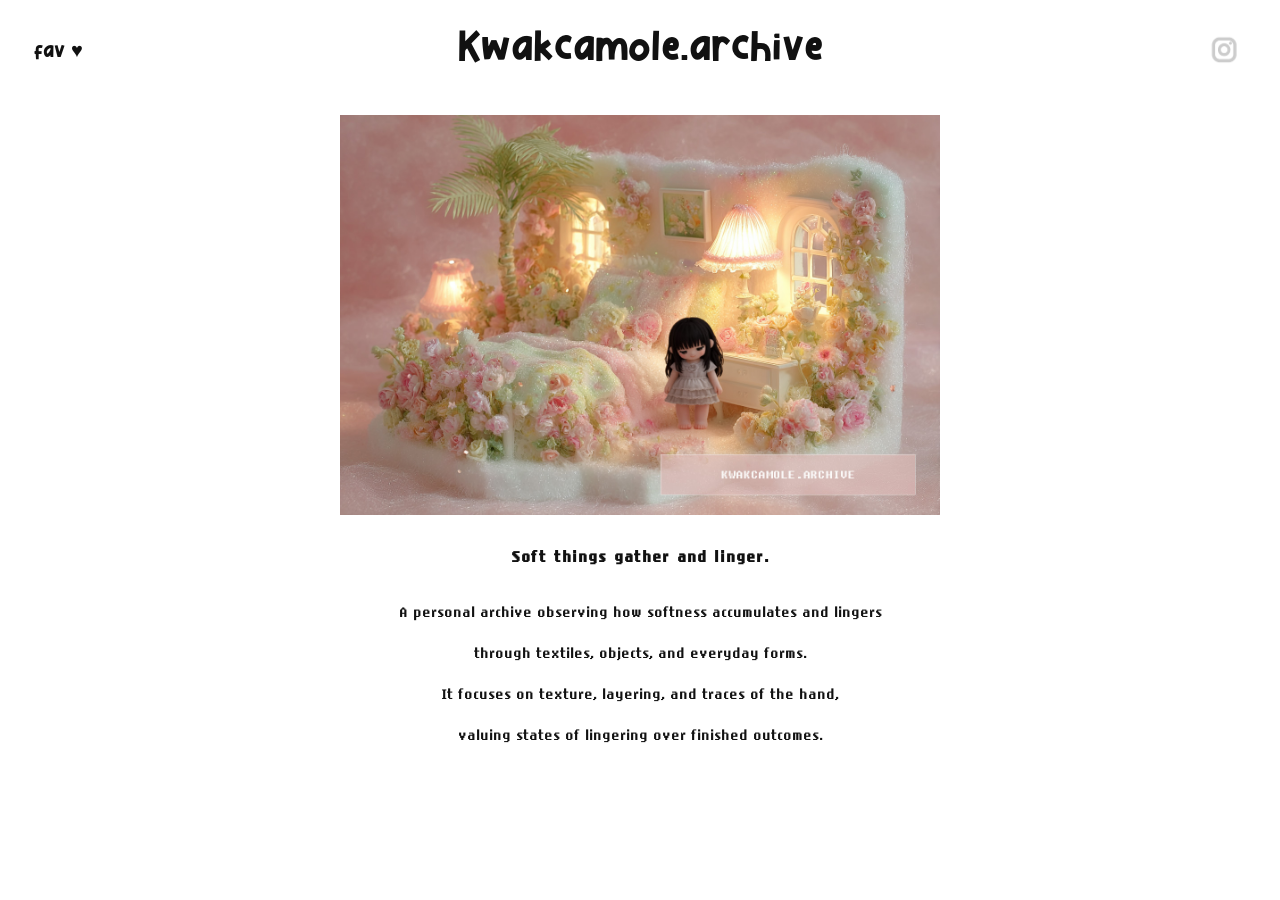
==== commit a474ca6f: "Update about.html 수정" ====
--- a/about.html
+++ b/about.html
@@ -1,61 +1,116 @@
 <!doctype html>
+
 <html lang="en">
+
 <head>
+
   <meta charset="utf-8" />
+
   <meta name="viewport" content="width=device-width, initial-scale=1" />
+
   <title>About | Kwakcamole.archive</title>
+
   <link rel="stylesheet" href="style.css" />
+
 </head>
 
+
 <body class="page-about">
+
   <!-- top fixed header -->
- <header class="top">
-   <div class="top-left" id="favHeart">fav ♥</div>
+
+  <header class="top">
+
+    <div
+      class="top-left"
+      id="favHeart"
+    >
+      fav ♥
+    </div>
+
 
     <!-- 제목 누르면 home으로 -->
-    <a class="top-title" href="index.html">Kwakcamole.archive</a>
 
- <a
-  class="top-right"
-  href="https://www.instagram.com/kwakcamole.archive/"
-  target="_blank"
-  rel="noopener noreferrer"
-  aria-label="Kwakcamole archive Instagram"
->
-  <img
-    src="/images/집.png"
-    alt="Instagram"
-  >
-</a>
+    <a
+      class="top-title"
+      href="index.html"
+    >
+      Kwakcamole.archive
+    </a>
+
+
+    <a
+      class="top-right"
+      href="https://www.instagram.com/kwakcamole.archive/"
+      target="_blank"
+      rel="noopener noreferrer"
+      aria-label="Kwakcamole archive Instagram"
+    >
+      <img
+        src="/images/집.png"
+        alt="Instagram"
+      >
+    </a>
+
+  </header>
 
 
 
   <!-- about layout -->
+
   <main class="about-wrap">
+
+
     <section class="about-hero">
-      <!-- 너 폴더에 있는 about.jpg 사용 -->
-      <img class="about-img" src="images/room.jpg" alt="about image">
+
+      <!-- 너 폴더에 있는 room.jpg 사용 -->
+
+      <img
+        class="about-img"
+        src="images/room.jpg"
+        alt="about image"
+      >
+
     </section>
 
+
+
     <div class="about-title-wrap">
-  <h2 class="about-title">
-    Soft things gather and linger.
-  </h2>
 
-  <div class="about-bubble">
-    일상의 오브제를 섬유적 물성과 부드러운 질감으로 <br/>
-    재구성하는 작업을 기록합니다.
-  </div>
-</div>
+      <h2 class="about-title">
+        Soft things gather and linger.
+      </h2>
+
+
+      <div class="about-bubble">
+
+        일상의 오브제를 섬유적 물성과 부드러운 질감으로 <br/>
+
+        재구성하는 작업을 기록합니다.
+
+      </div>
+
+    </div>
+
+
 
     <p class="about-text">
       A personal archive observing how softness accumulates and lingers
+
 through textiles, objects, and everyday forms.
+
 It focuses on texture, layering, and traces of the hand,
+
 valuing states of lingering over finished outcomes.
     </p>
+
+
   </main>
+
+
+
   <script src="script.js"></script>
 
 </body>
+
 </html>
